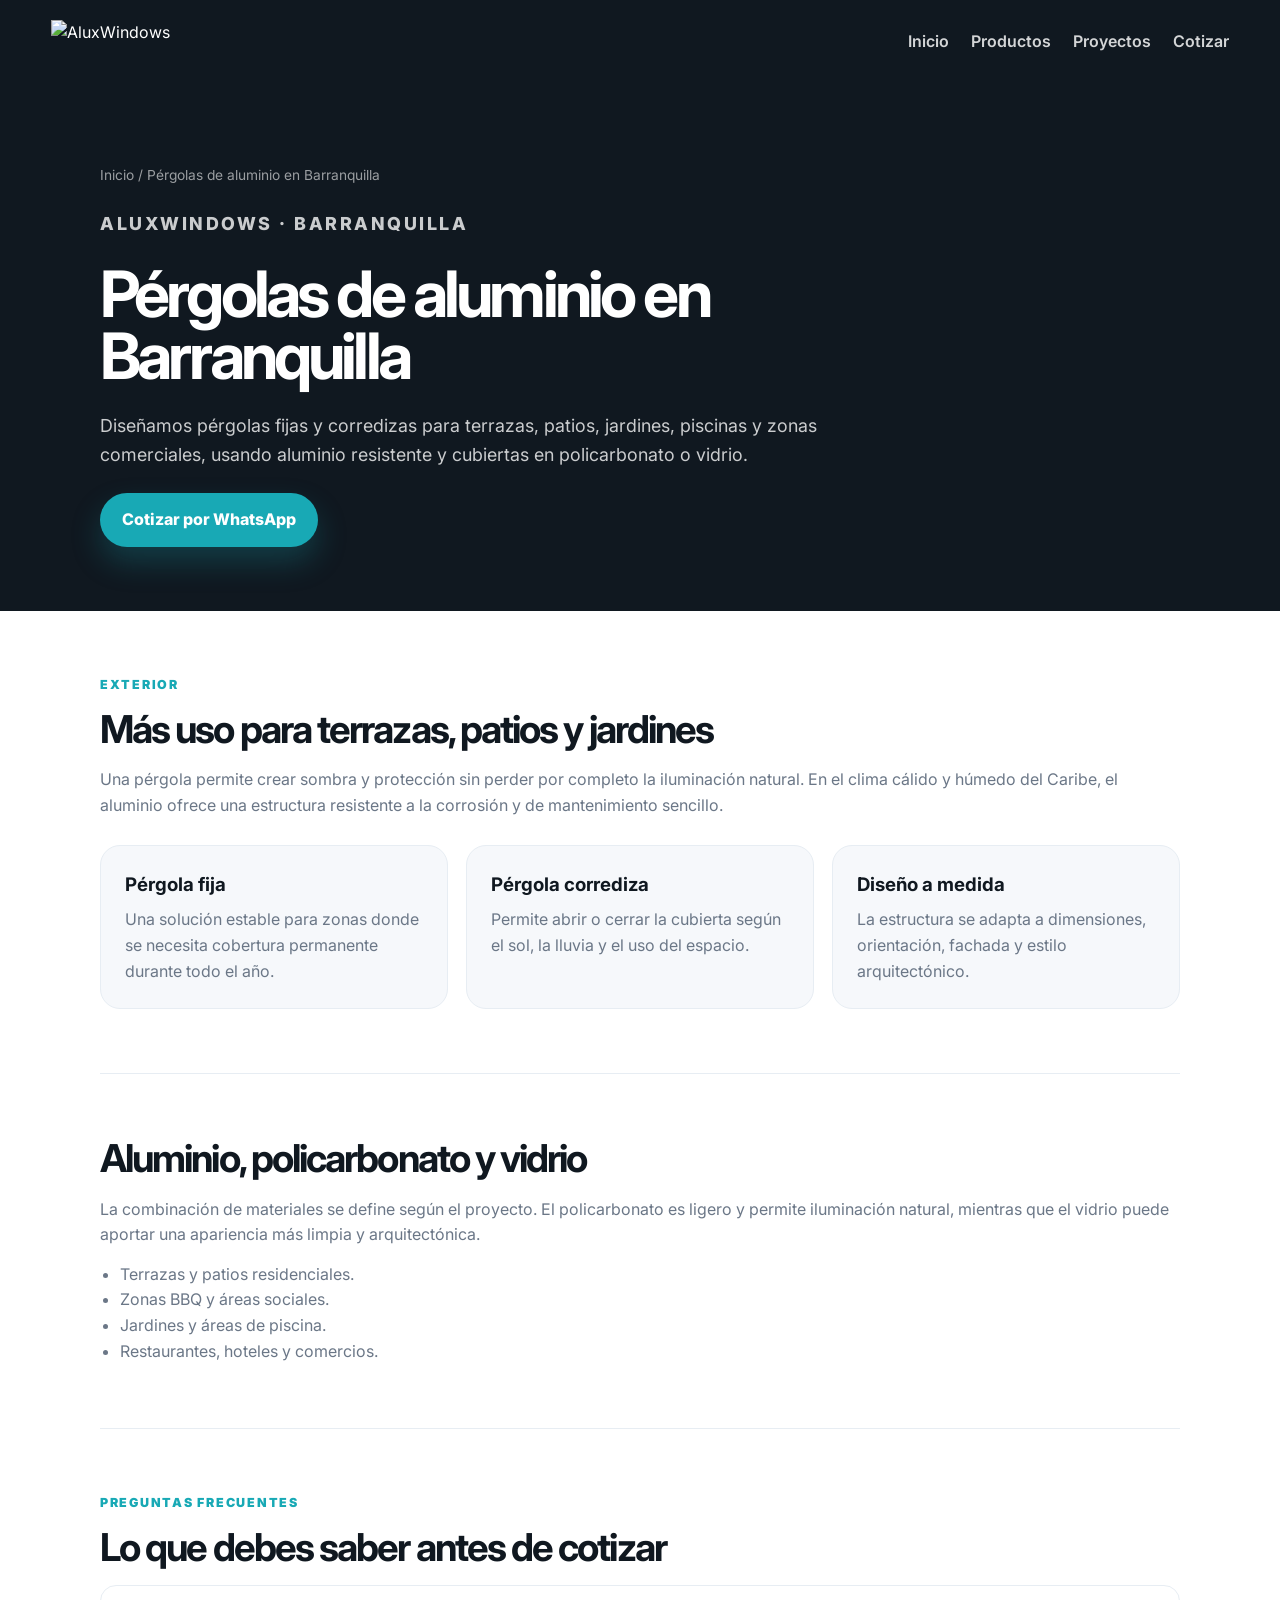
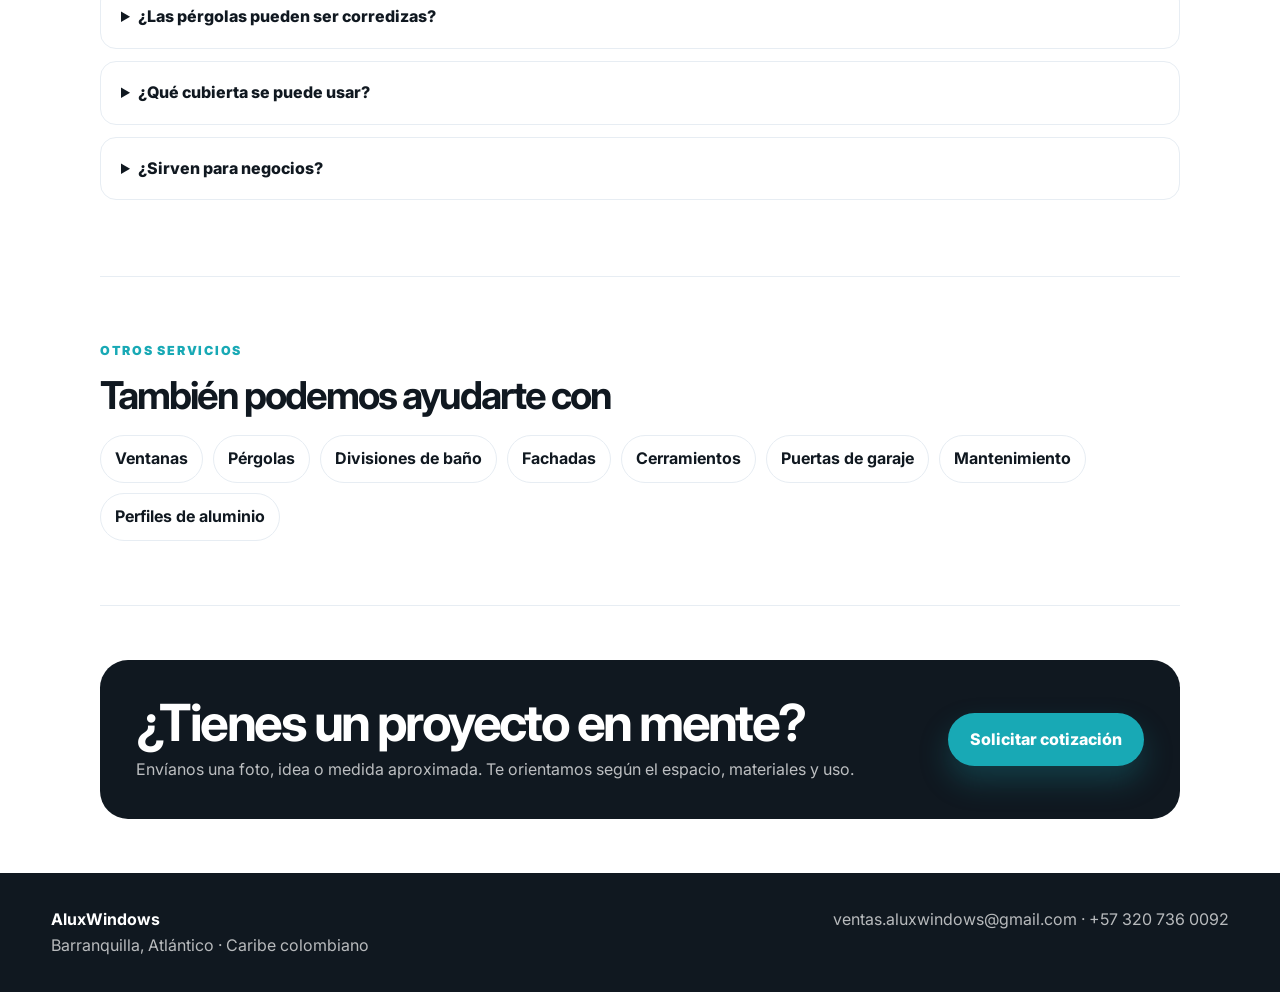
==== pergolas-aluminio-barranquilla.html @ dfb87727 "Crea página SEO: Pérgolas de aluminio en Barranquilla" ====
<!doctype html><html lang="es"><head><meta charset="utf-8"><meta name="viewport" content="width=device-width,initial-scale=1"><title>Pérgolas de aluminio en Barranquilla | AluxWindows</title><meta name="description" content="Pérgolas de aluminio con policarbonato o vidrio en Barranquilla. Diseños fijos y corredizos para terrazas, patios, jardines y negocios."><link rel="canonical" href="https://www.aluxwindows.com/pergolas-aluminio-barranquilla.html"><meta property="og:title" content="Pérgolas de aluminio en Barranquilla | AluxWindows"><meta property="og:description" content="Pérgolas de aluminio con policarbonato o vidrio en Barranquilla. Diseños fijos y corredizos para terrazas, patios, jardines y negocios."><meta property="og:type" content="website"><meta property="og:url" content="https://www.aluxwindows.com/pergolas-aluminio-barranquilla.html"><link rel="preconnect" href="https://fonts.googleapis.com"><link rel="preconnect" href="https://fonts.gstatic.com" crossorigin><link href="https://fonts.googleapis.com/css2?family=Inter:wght@400;500;600;700;800&display=swap" rel="stylesheet"><link rel="stylesheet" href="styles.css"><link rel="stylesheet" href="seo-pages.css"><script type="application/ld+json">{"@context":"https://schema.org","@type":"Service","name":"Pérgolas de aluminio en Barranquilla","provider":{"@type":"HomeAndConstructionBusiness","name":"AluxWindows","telephone":"+57 320 736 0092","email":"ventas.aluxwindows@gmail.com","address":{"@type":"PostalAddress","addressLocality":"Barranquilla","addressRegion":"Atlántico","addressCountry":"CO"}},"areaServed":"Barranquilla y Caribe colombiano","url":"https://www.aluxwindows.com/pergolas-aluminio-barranquilla.html"}</script><script type="application/ld+json">{"@context":"https://schema.org","@type":"FAQPage","mainEntity":[{"@type":"Question","name":"¿Las pérgolas pueden ser corredizas?","acceptedAnswer":{"@type":"Answer","text":"Sí. Podemos evaluar sistemas fijos o corredizos de acuerdo con el espacio y el nivel de apertura que deseas."}},{"@type":"Question","name":"¿Qué cubierta se puede usar?","acceptedAnswer":{"@type":"Answer","text":"Las opciones más comunes incluyen policarbonato y vidrio, elegidos según iluminación, estética y protección requerida."}},{"@type":"Question","name":"¿Sirven para negocios?","acceptedAnswer":{"@type":"Answer","text":"Sí. Son usadas en restaurantes, cafés, hoteles y otros espacios comerciales para aprovechar mejor áreas exteriores."}}]}</script></head><body class="seo-page"><header class="seo-header"><nav class="navbar"><a href="index.html" class="logo"><img src="https://www.aluxwindows.com/web/image/1000-c668fff7/logo%20nuevo.webp" alt="AluxWindows"></a><div class="seo-nav"><a href="index.html">Inicio</a><a href="index.html#productos">Productos</a><a href="index.html#proyectos">Proyectos</a><a href="index.html#contacto">Cotizar</a></div></nav><div class="seo-hero"><div class="breadcrumbs"><a href="index.html">Inicio</a> / Pérgolas de aluminio en Barranquilla</div><p class="eyebrow">AluxWindows · Barranquilla</p><h1>Pérgolas de aluminio en Barranquilla</h1><p>Diseñamos pérgolas fijas y corredizas para terrazas, patios, jardines, piscinas y zonas comerciales, usando aluminio resistente y cubiertas en policarbonato o vidrio.</p><a class="btn primary" href="https://wa.me/573207360092?text=Hola%20AluxWindows,%20quiero%20cotizar%20una%20p%C3%A9rgola" target="_blank" rel="noopener">Cotizar por WhatsApp</a></div></header><main class="seo-main"><section class="seo-section"><div class="section-label">Exterior</div><h2>Más uso para terrazas, patios y jardines</h2><p>Una pérgola permite crear sombra y protección sin perder por completo la iluminación natural. En el clima cálido y húmedo del Caribe, el aluminio ofrece una estructura resistente a la corrosión y de mantenimiento sencillo.</p><div class="seo-grid"><article class="seo-card"><h3>Pérgola fija</h3><p>Una solución estable para zonas donde se necesita cobertura permanente durante todo el año.</p></article><article class="seo-card"><h3>Pérgola corrediza</h3><p>Permite abrir o cerrar la cubierta según el sol, la lluvia y el uso del espacio.</p></article><article class="seo-card"><h3>Diseño a medida</h3><p>La estructura se adapta a dimensiones, orientación, fachada y estilo arquitectónico.</p></article></div></section><section class="seo-section"><h2>Aluminio, policarbonato y vidrio</h2><p>La combinación de materiales se define según el proyecto. El policarbonato es ligero y permite iluminación natural, mientras que el vidrio puede aportar una apariencia más limpia y arquitectónica.</p><ul><li>Terrazas y patios residenciales.</li><li>Zonas BBQ y áreas sociales.</li><li>Jardines y áreas de piscina.</li><li>Restaurantes, hoteles y comercios.</li></ul></section><section class="seo-section faq"><div class="section-label">Preguntas frecuentes</div><h2>Lo que debes saber antes de cotizar</h2><details><summary>¿Las pérgolas pueden ser corredizas?</summary><p>Sí. Podemos evaluar sistemas fijos o corredizos de acuerdo con el espacio y el nivel de apertura que deseas.</p></details><details><summary>¿Qué cubierta se puede usar?</summary><p>Las opciones más comunes incluyen policarbonato y vidrio, elegidos según iluminación, estética y protección requerida.</p></details><details><summary>¿Sirven para negocios?</summary><p>Sí. Son usadas en restaurantes, cafés, hoteles y otros espacios comerciales para aprovechar mejor áreas exteriores.</p></details></section><section class="seo-section"><div class="section-label">Otros servicios</div><h2>También podemos ayudarte con</h2><div class="related"><a href="ventanas-aluminio-barranquilla.html">Ventanas</a><a href="pergolas-aluminio-barranquilla.html">Pérgolas</a><a href="divisiones-bano-vidrio-templado-barranquilla.html">Divisiones de baño</a><a href="fachadas-vidrio-barranquilla.html">Fachadas</a><a href="cerramientos-aluminio-vidrio-barranquilla.html">Cerramientos</a><a href="puertas-garaje-barranquilla.html">Puertas de garaje</a><a href="mantenimiento-aluminio-vidrio-barranquilla.html">Mantenimiento</a><a href="perfiles-aluminio-barranquilla.html">Perfiles de aluminio</a></div></section><section class="seo-cta"><div><h2>¿Tienes un proyecto en mente?</h2><p>Envíanos una foto, idea o medida aproximada. Te orientamos según el espacio, materiales y uso.</p></div><a class="btn primary" href="https://wa.me/573207360092?text=Hola%20AluxWindows,%20quiero%20cotizar%20una%20p%C3%A9rgola" target="_blank" rel="noopener">Solicitar cotización</a></section></main><footer class="seo-footer"><div><strong>AluxWindows</strong><p>Barranquilla, Atlántico · Caribe colombiano</p></div><div><p>ventas.aluxwindows@gmail.com · +57 320 736 0092</p></div></footer></body></html>
---- styles.css ----
:root{
  --dark:#101820;--dark-2:#162331;--text:#243142;--muted:#6b7787;--line:#e7edf3;--light:#f6f8fb;--white:#fff;--accent:#18a9b5;--accent-2:#d7a447;--shadow:0 24px 60px rgba(16,24,32,.12);--radius:24px
}
*{box-sizing:border-box;margin:0;padding:0} html{scroll-behavior:smooth} body{font-family:Inter,system-ui,sans-serif;color:var(--text);background:var(--white);line-height:1.6} a{text-decoration:none;color:inherit}
.site-header{min-height:100vh;background:linear-gradient(120deg,rgba(16,24,32,.94),rgba(22,35,49,.78)),url('https://images.unsplash.com/photo-1494526585095-c41746248156?q=80&w=1600&auto=format&fit=crop');background-size:cover;background-position:center;color:var(--white)}
.navbar{width:min(1180px,92%);margin:auto;display:flex;align-items:center;justify-content:space-between;padding:26px 0;position:relative;z-index:5}.logo{display:flex;align-items:center}.logo img{height:44px;width:auto;display:block}.logo span{color:var(--accent)}.nav-links{display:flex;gap:28px;align-items:center}.nav-links a{font-weight:600;color:rgba(255,255,255,.86)}.nav-links a:hover{color:var(--accent)}.menu-btn{display:none;border:0;background:rgba(255,255,255,.1);color:white;border-radius:12px;padding:10px 13px;font-size:1.3rem}
.hero{width:min(1180px,92%);margin:auto;display:grid;grid-template-columns:1.1fr .9fr;gap:40px;align-items:center;padding:92px 0 120px}.eyebrow{color:var(--accent-2);font-weight:800;text-transform:uppercase;letter-spacing:.14em;font-size:.78rem;margin-bottom:16px}h1{font-size:clamp(2.7rem,6vw,5.6rem);line-height:.98;letter-spacing:-.06em;max-width:850px}.hero-text{max-width:680px;font-size:1.15rem;color:rgba(255,255,255,.8);margin:26px 0}.hero-actions{display:flex;gap:14px;flex-wrap:wrap}.hero-points{display:flex;gap:10px;flex-wrap:wrap;margin-top:24px}.hero-points span{font-size:.86rem;padding:8px 12px;border:1px solid rgba(255,255,255,.18);border-radius:999px;color:rgba(255,255,255,.8)}
.btn{display:inline-flex;justify-content:center;align-items:center;border:0;border-radius:999px;padding:14px 22px;font-weight:800;transition:.25s;cursor:pointer}.primary{background:var(--accent);color:white;box-shadow:0 15px 30px rgba(24,169,181,.25)}.primary:hover{transform:translateY(-2px);filter:brightness(1.05)}.secondary{border:1px solid rgba(255,255,255,.3);color:white}.secondary:hover{background:rgba(255,255,255,.1)}
.hero-card{display:flex;justify-content:flex-end}.glass-panel{width:min(360px,100%);min-height:430px;border-radius:36px;border:1px solid rgba(255,255,255,.25);background:linear-gradient(180deg,rgba(255,255,255,.2),rgba(255,255,255,.06));backdrop-filter:blur(12px);display:flex;flex-direction:column;justify-content:end;padding:32px;box-shadow:var(--shadow)}.glass-panel span{font-size:5rem;font-weight:900;color:var(--accent)}.glass-panel p{font-size:1.2rem;color:rgba(255,255,255,.88)}
.section{width:min(1180px,92%);margin:auto;padding:92px 0}.trust{margin-top:-58px;background:white;border-radius:var(--radius);box-shadow:var(--shadow);padding:30px 34px;display:flex;justify-content:space-between;gap:22px;align-items:center}.trust p{color:var(--muted);margin-top:4px}.text-link{color:var(--accent);font-weight:800;white-space:nowrap}.section-label{color:var(--accent);font-weight:900;text-transform:uppercase;letter-spacing:.14em;font-size:.78rem;margin-bottom:14px}.two-columns,.section-heading,.contact{display:grid;grid-template-columns:1fr 1fr;gap:64px;align-items:start}h2{font-size:clamp(2rem,4vw,3.6rem);line-height:1.05;letter-spacing:-.05em;color:var(--dark)}.about p,.section-heading p,.contact-info p{color:var(--muted);margin-bottom:16px}
.products,.process,.pergolas-section,.materials,.about{border-top:1px solid var(--line)}.product-grid{display:grid;grid-template-columns:repeat(3,1fr);gap:22px;margin-top:42px}.product-card{padding:30px;border:1px solid var(--line);border-radius:var(--radius);background:white;transition:.25s}.product-card:hover{transform:translateY(-5px);box-shadow:var(--shadow)}.icon{width:54px;height:54px;border-radius:16px;background:var(--light);display:grid;place-items:center;color:var(--accent);font-size:1.6rem;margin-bottom:22px}.product-card h3,.steps h3,.pergolas-card h3,.material-card h3{color:var(--dark);margin-bottom:10px}.product-card p,.steps p,.pergolas-card p,.material-card p{color:var(--muted)}
.materials-grid{display:grid;grid-template-columns:repeat(4,1fr);gap:18px;margin-top:38px}.material-card{padding:26px;border-radius:var(--radius);background:var(--light);border:1px solid var(--line)}.material-card>span{display:inline-block;color:var(--accent-2);font-weight:900;margin-bottom:18px}.spec-strip{margin-top:24px;background:var(--dark);color:white;border-radius:20px;padding:20px 24px;display:flex;gap:14px;align-items:center;flex-wrap:wrap}.spec-strip strong{margin-right:auto}.spec-strip span{background:rgba(255,255,255,.08);padding:7px 11px;border-radius:999px;color:rgba(255,255,255,.82)}
.pergolas-intro{display:grid;grid-template-columns:1.2fr .8fr;gap:30px;align-items:center;margin-bottom:32px}.pergolas-intro h2{margin-bottom:14px}.pergolas-intro p{color:var(--muted);margin-bottom:20px}.pergolas-highlight{background:var(--dark);color:white;border-radius:var(--radius);padding:28px;box-shadow:var(--shadow)}.pergolas-highlight span{display:block;font-size:2rem;color:var(--accent-2);margin-bottom:10px}.pergolas-grid{display:grid;grid-template-columns:repeat(2,1fr);gap:22px}.pergolas-card{padding:28px;border:1px solid var(--line);border-radius:var(--radius);background:linear-gradient(145deg,var(--white),var(--light))}
.process{background:var(--light);width:100%;max-width:none;padding-left:4%;padding-right:4%}.process>.section-label,.process>h2,.steps{width:min(1180px,100%);margin-left:auto;margin-right:auto}.steps{display:grid;grid-template-columns:repeat(4,1fr);gap:18px;margin-top:36px}.steps div{background:white;border-radius:var(--radius);padding:26px;border:1px solid var(--line)}.steps span{color:var(--accent-2);font-weight:900;font-size:1.4rem}
.project-gallery{display:grid;grid-template-columns:repeat(3,1fr);gap:22px;margin-top:36px}.project-card{min-height:270px;border-radius:var(--radius);background:linear-gradient(180deg,rgba(16,24,32,.06),rgba(16,24,32,.78)),url('https://images.unsplash.com/photo-1600607688969-a5bfcd646154?q=80&w=900&auto=format&fit=crop');background-size:cover;background-position:center;display:flex;align-items:end;padding:24px;color:white;font-size:1.25rem;font-weight:900}.project-card:nth-child(2){background-image:linear-gradient(180deg,rgba(16,24,32,.06),rgba(16,24,32,.78)),url('https://images.unsplash.com/photo-1600566753190-17f0baa2a6c3?q=80&w=900&auto=format&fit=crop')}.project-card:nth-child(3){background-image:linear-gradient(180deg,rgba(16,24,32,.06),rgba(16,24,32,.78)),url('https://images.unsplash.com/photo-1486406146926-c627a92ad1ab?q=80&w=900&auto=format&fit=crop')}.project-proof{display:grid;grid-template-columns:repeat(3,1fr);gap:16px;margin-top:22px}.project-proof div{border:1px solid var(--line);border-radius:18px;padding:18px}.project-proof strong{display:block;font-size:1.4rem;color:var(--dark)}.project-proof span{color:var(--muted);font-size:.92rem}
.values{display:flex;gap:9px;flex-wrap:wrap;margin-top:20px}.values span{background:var(--light);border:1px solid var(--line);border-radius:999px;padding:7px 11px;font-size:.86rem}
.cta{width:min(1180px,92%);margin:40px auto 0;background:var(--dark);color:white;border-radius:36px;padding:52px;display:flex;justify-content:space-between;gap:28px;align-items:center}.cta h2{color:white}.cta p:not(.eyebrow){color:rgba(255,255,255,.7);max-width:620px}.contact ul{list-style:none;margin-top:22px}.contact li{margin-bottom:10px}.contact-form{background:var(--light);padding:30px;border-radius:var(--radius);display:grid;gap:14px}.contact-form label{display:grid;gap:7px;font-weight:700;color:var(--dark)}input,select,textarea{width:100%;border:1px solid var(--line);border-radius:14px;padding:14px 15px;font:inherit;background:white;color:var(--text)}textarea{resize:vertical}
.footer{background:var(--dark);color:white;padding:46px 4%;display:grid;grid-template-columns:2fr 1fr 1fr;gap:28px}.footer p,.footer a{color:rgba(255,255,255,.7);display:block;margin-top:8px}.footer h4{margin-bottom:10px}.footer-brand{font-weight:900;font-size:1.25rem;color:white!important}.whatsapp{position:fixed;right:18px;bottom:18px;background:#25d366;color:white;font-weight:900;padding:14px 18px;border-radius:999px;box-shadow:0 16px 35px rgba(0,0,0,.2);z-index:20}
@media(max-width:900px){.menu-btn{display:block}.nav-links{position:absolute;top:76px;left:0;right:0;background:var(--dark);border-radius:18px;padding:18px;display:none;flex-direction:column;align-items:flex-start}.nav-links.active{display:flex}.hero,.two-columns,.section-heading,.contact,.pergolas-intro{grid-template-columns:1fr}.hero{padding:55px 0 100px}.hero-card{justify-content:flex-start}.trust,.cta{flex-direction:column;align-items:flex-start}.product-grid,.steps,.project-gallery,.footer,.pergolas-grid,.materials-grid,.project-proof{grid-template-columns:1fr}.section{padding:64px 0}.cta{padding:34px}h1{font-size:3rem}}
---- seo-pages.css ----
body.seo-page{background:#fff}.seo-header{background:var(--dark);color:#fff}.seo-header .navbar{padding:20px 0}.seo-nav{display:flex;gap:22px;align-items:center}.seo-nav a{color:rgba(255,255,255,.82);font-weight:600}.seo-nav a:hover{color:var(--accent)}.seo-hero{width:min(1080px,92%);margin:auto;padding:80px 0 64px}.breadcrumbs{font-size:.86rem;color:rgba(255,255,255,.58);margin-bottom:18px}.seo-hero h1{max-width:900px;font-size:clamp(2.5rem,5vw,4.8rem)}.seo-hero p{max-width:760px;color:rgba(255,255,255,.78);font-size:1.12rem;margin:24px 0}.seo-main{width:min(1080px,92%);margin:auto}.seo-section{padding:64px 0;border-bottom:1px solid var(--line)}.seo-section h2{font-size:clamp(1.8rem,3vw,3rem);margin-bottom:18px}.seo-section h3{color:var(--dark);margin:22px 0 8px}.seo-section p,.seo-section li{color:var(--muted)}.seo-section ul{padding-left:20px;margin-top:14px}.seo-grid{display:grid;grid-template-columns:repeat(3,1fr);gap:18px;margin-top:26px}.seo-card{border:1px solid var(--line);border-radius:20px;padding:24px;background:var(--light)}.seo-card h3{margin-top:0}.faq details{border:1px solid var(--line);border-radius:16px;padding:18px 20px;margin:12px 0}.faq summary{font-weight:800;color:var(--dark);cursor:pointer}.faq p{margin-top:10px}.related{display:flex;flex-wrap:wrap;gap:10px;margin-top:20px}.related a{padding:10px 14px;border-radius:999px;border:1px solid var(--line);font-weight:700;color:var(--dark)}.related a:hover{border-color:var(--accent);color:var(--accent)}.seo-cta{margin:54px 0;background:var(--dark);color:#fff;border-radius:28px;padding:36px;display:flex;justify-content:space-between;gap:20px;align-items:center}.seo-cta h2{color:#fff;margin-bottom:8px}.seo-cta p{color:rgba(255,255,255,.72)}.seo-footer{background:var(--dark);color:white;padding:34px 4%;display:flex;justify-content:space-between;gap:20px;flex-wrap:wrap}.seo-footer a,.seo-footer p{color:rgba(255,255,255,.7)}@media(max-width:850px){.seo-nav{display:none}.seo-grid{grid-template-columns:1fr}.seo-cta{flex-direction:column;align-items:flex-start}}
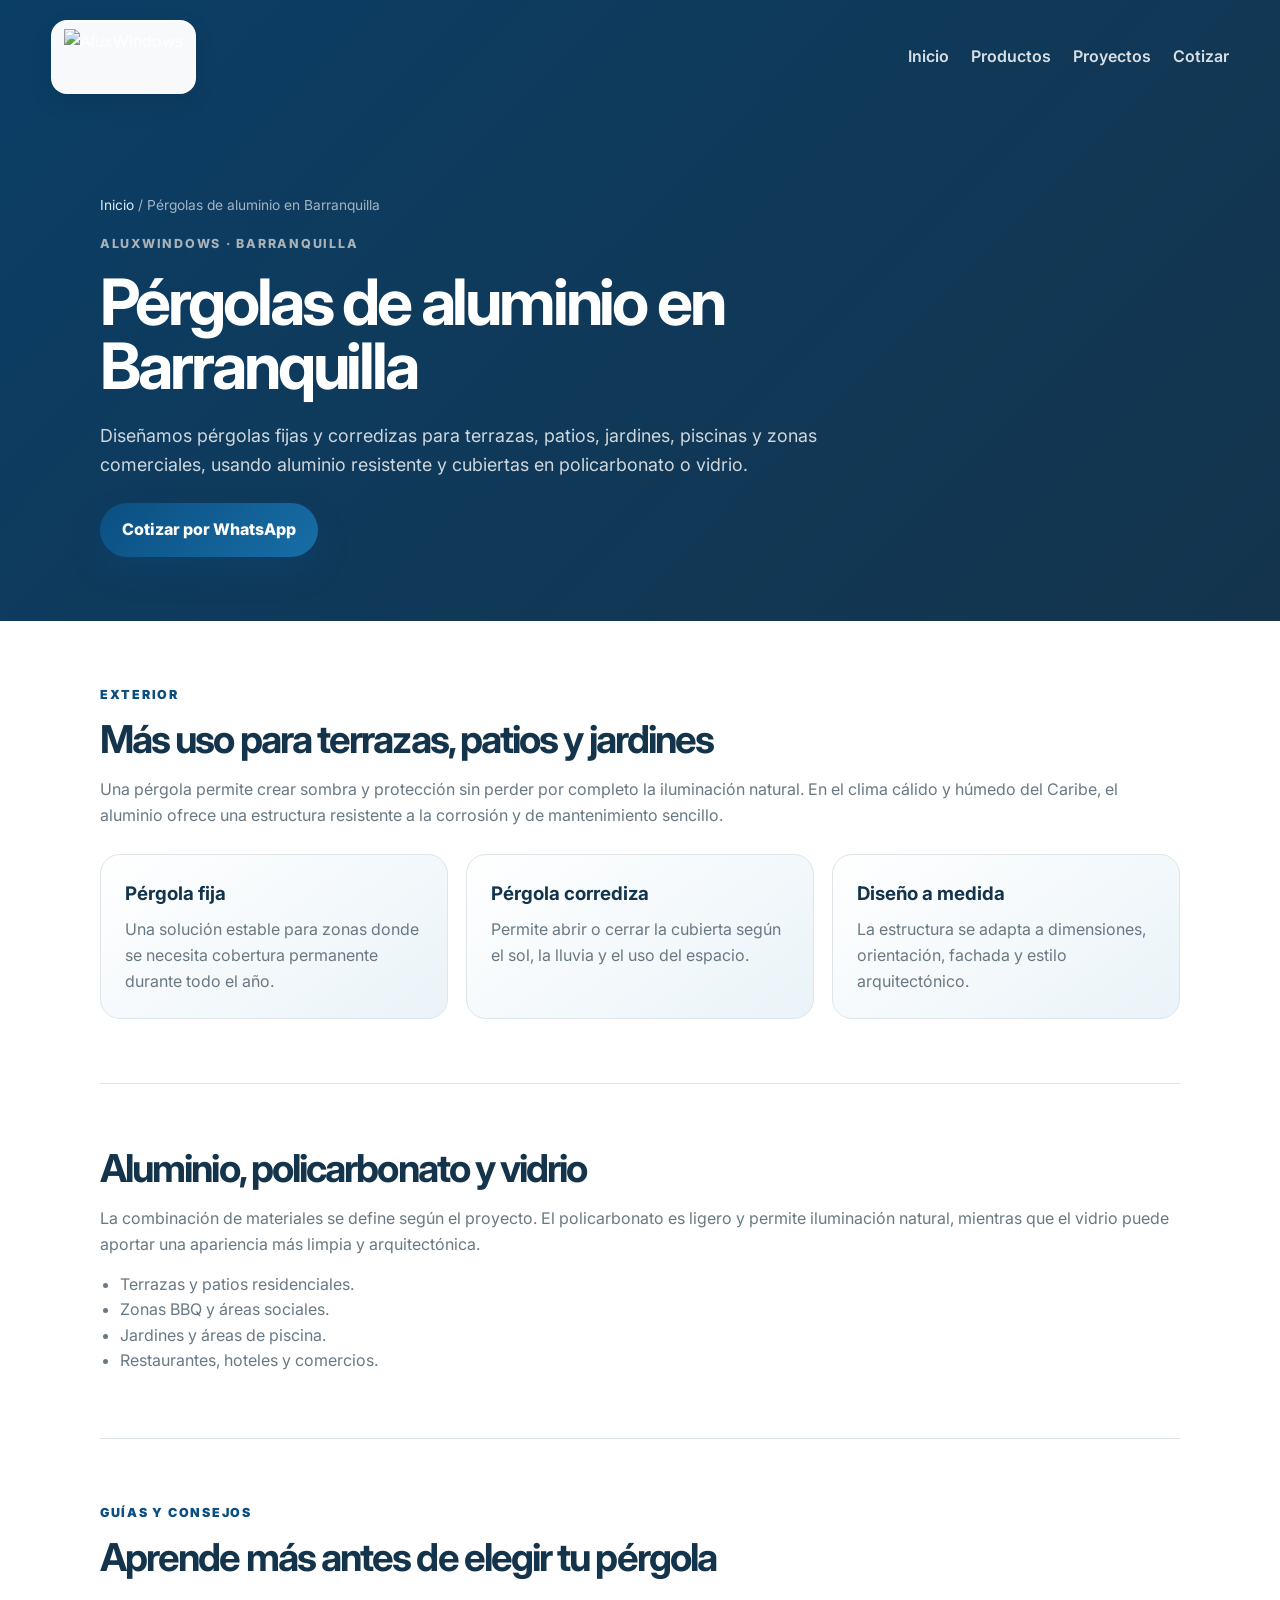
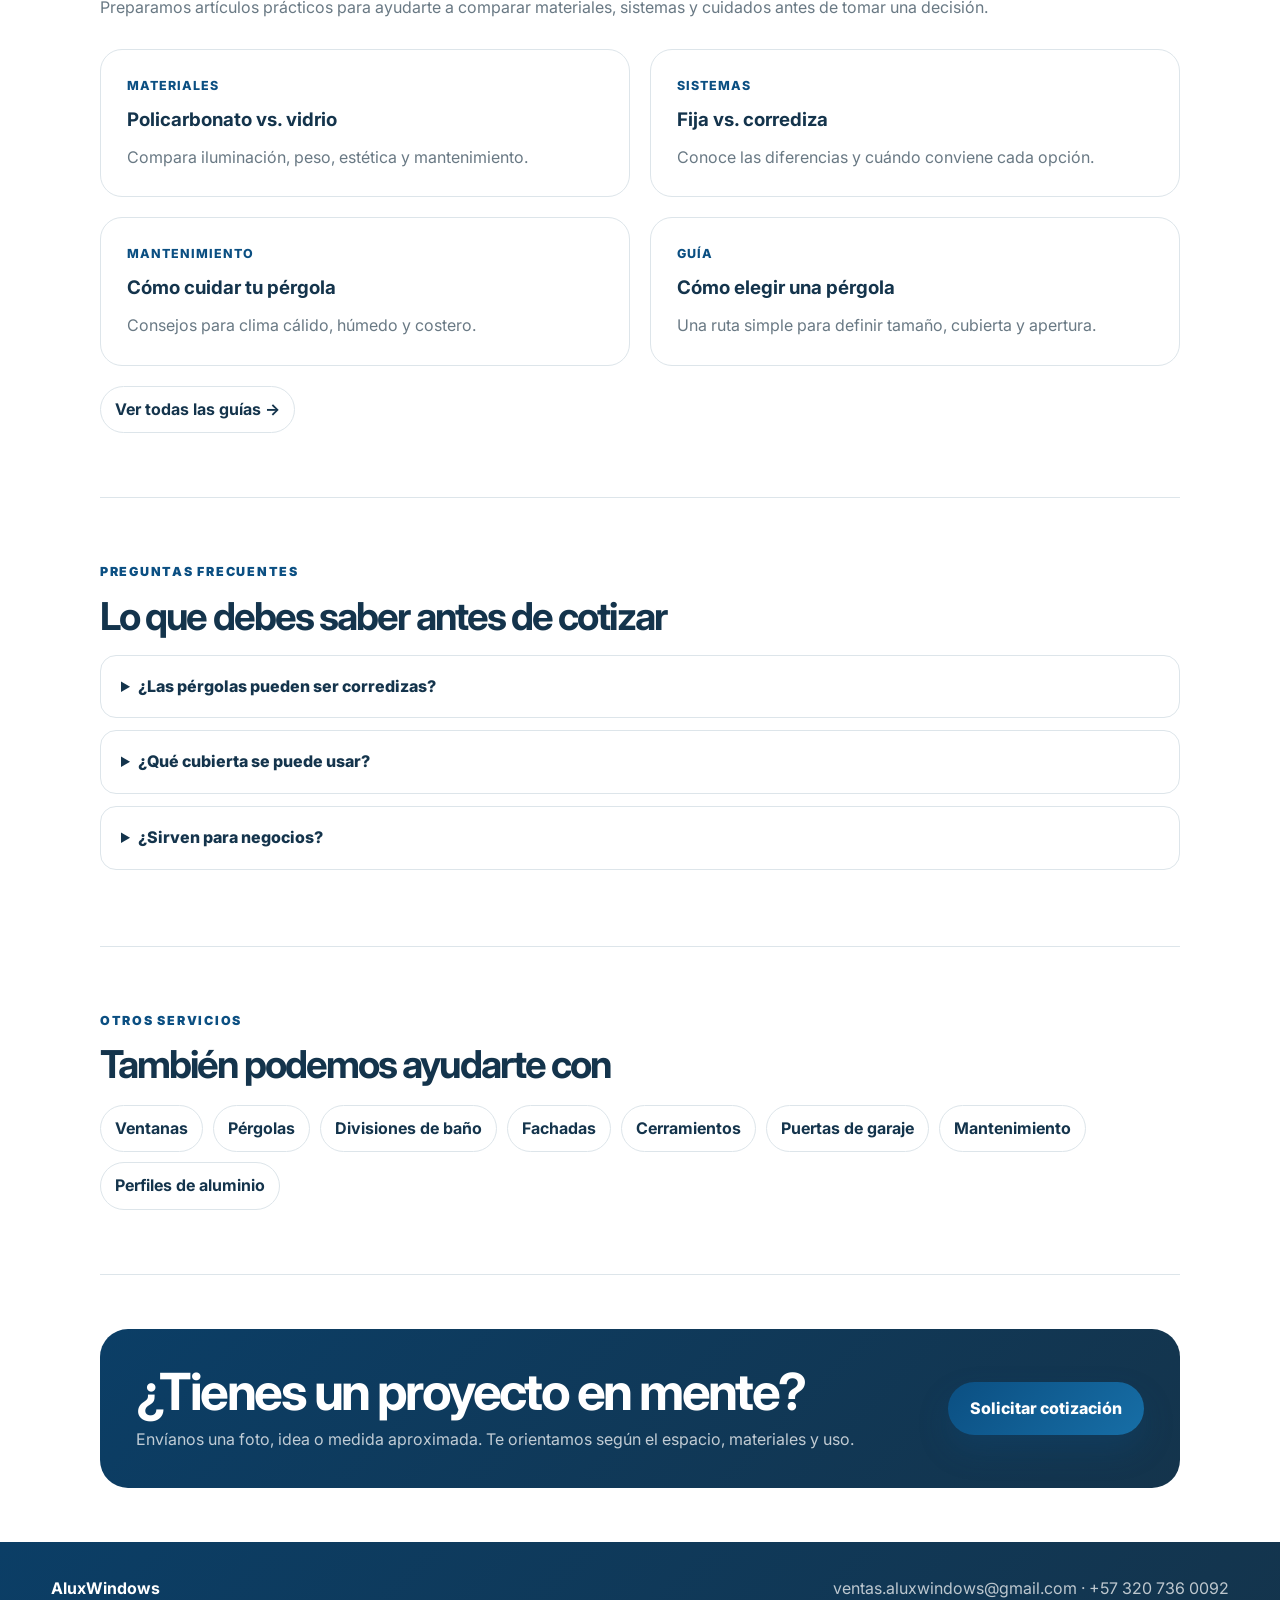
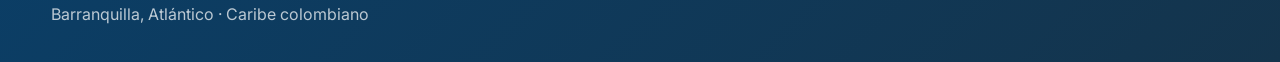
==== commit 44ae66f6: "Conecta página de pérgolas con artículos SEO" ====
--- a/pergolas-aluminio-barranquilla.html
+++ b/pergolas-aluminio-barranquilla.html
@@ -1 +1 @@
-<!doctype html><html lang="es"><head><meta charset="utf-8"><meta name="viewport" content="width=device-width,initial-scale=1"><title>Pérgolas de aluminio en Barranquilla | AluxWindows</title><meta name="description" content="Pérgolas de aluminio con policarbonato o vidrio en Barranquilla. Diseños fijos y corredizos para terrazas, patios, jardines y negocios."><link rel="canonical" href="https://www.aluxwindows.com/pergolas-aluminio-barranquilla.html"><meta property="og:title" content="Pérgolas de aluminio en Barranquilla | AluxWindows"><meta property="og:description" content="Pérgolas de aluminio con policarbonato o vidrio en Barranquilla. Diseños fijos y corredizos para terrazas, patios, jardines y negocios."><meta property="og:type" content="website"><meta property="og:url" content="https://www.aluxwindows.com/pergolas-aluminio-barranquilla.html"><link rel="preconnect" href="https://fonts.googleapis.com"><link rel="preconnect" href="https://fonts.gstatic.com" crossorigin><link href="https://fonts.googleapis.com/css2?family=Inter:wght@400;500;600;700;800&display=swap" rel="stylesheet"><link rel="stylesheet" href="styles.css"><link rel="stylesheet" href="seo-pages.css"><script type="application/ld+json">{"@context":"https://schema.org","@type":"Service","name":"Pérgolas de aluminio en Barranquilla","provider":{"@type":"HomeAndConstructionBusiness","name":"AluxWindows","telephone":"+57 320 736 0092","email":"ventas.aluxwindows@gmail.com","address":{"@type":"PostalAddress","addressLocality":"Barranquilla","addressRegion":"Atlántico","addressCountry":"CO"}},"areaServed":"Barranquilla y Caribe colombiano","url":"https://www.aluxwindows.com/pergolas-aluminio-barranquilla.html"}</script><script type="application/ld+json">{"@context":"https://schema.org","@type":"FAQPage","mainEntity":[{"@type":"Question","name":"¿Las pérgolas pueden ser corredizas?","acceptedAnswer":{"@type":"Answer","text":"Sí. Podemos evaluar sistemas fijos o corredizos de acuerdo con el espacio y el nivel de apertura que deseas."}},{"@type":"Question","name":"¿Qué cubierta se puede usar?","acceptedAnswer":{"@type":"Answer","text":"Las opciones más comunes incluyen policarbonato y vidrio, elegidos según iluminación, estética y protección requerida."}},{"@type":"Question","name":"¿Sirven para negocios?","acceptedAnswer":{"@type":"Answer","text":"Sí. Son usadas en restaurantes, cafés, hoteles y otros espacios comerciales para aprovechar mejor áreas exteriores."}}]}</script></head><body class="seo-page"><header class="seo-header"><nav class="navbar"><a href="index.html" class="logo"><img src="https://www.aluxwindows.com/web/image/1000-c668fff7/logo%20nuevo.webp" alt="AluxWindows"></a><div class="seo-nav"><a href="index.html">Inicio</a><a href="index.html#productos">Productos</a><a href="index.html#proyectos">Proyectos</a><a href="index.html#contacto">Cotizar</a></div></nav><div class="seo-hero"><div class="breadcrumbs"><a href="index.html">Inicio</a> / Pérgolas de aluminio en Barranquilla</div><p class="eyebrow">AluxWindows · Barranquilla</p><h1>Pérgolas de aluminio en Barranquilla</h1><p>Diseñamos pérgolas fijas y corredizas para terrazas, patios, jardines, piscinas y zonas comerciales, usando aluminio resistente y cubiertas en policarbonato o vidrio.</p><a class="btn primary" href="https://wa.me/573207360092?text=Hola%20AluxWindows,%20quiero%20cotizar%20una%20p%C3%A9rgola" target="_blank" rel="noopener">Cotizar por WhatsApp</a></div></header><main class="seo-main"><section class="seo-section"><div class="section-label">Exterior</div><h2>Más uso para terrazas, patios y jardines</h2><p>Una pérgola permite crear sombra y protección sin perder por completo la iluminación natural. En el clima cálido y húmedo del Caribe, el aluminio ofrece una estructura resistente a la corrosión y de mantenimiento sencillo.</p><div class="seo-grid"><article class="seo-card"><h3>Pérgola fija</h3><p>Una solución estable para zonas donde se necesita cobertura permanente durante todo el año.</p></article><article class="seo-card"><h3>Pérgola corrediza</h3><p>Permite abrir o cerrar la cubierta según el sol, la lluvia y el uso del espacio.</p></article><article class="seo-card"><h3>Diseño a medida</h3><p>La estructura se adapta a dimensiones, orientación, fachada y estilo arquitectónico.</p></article></div></section><section class="seo-section"><h2>Aluminio, policarbonato y vidrio</h2><p>La combinación de materiales se define según el proyecto. El policarbonato es ligero y permite iluminación natural, mientras que el vidrio puede aportar una apariencia más limpia y arquitectónica.</p><ul><li>Terrazas y patios residenciales.</li><li>Zonas BBQ y áreas sociales.</li><li>Jardines y áreas de piscina.</li><li>Restaurantes, hoteles y comercios.</li></ul></section><section class="seo-section faq"><div class="section-label">Preguntas frecuentes</div><h2>Lo que debes saber antes de cotizar</h2><details><summary>¿Las pérgolas pueden ser corredizas?</summary><p>Sí. Podemos evaluar sistemas fijos o corredizos de acuerdo con el espacio y el nivel de apertura que deseas.</p></details><details><summary>¿Qué cubierta se puede usar?</summary><p>Las opciones más comunes incluyen policarbonato y vidrio, elegidos según iluminación, estética y protección requerida.</p></details><details><summary>¿Sirven para negocios?</summary><p>Sí. Son usadas en restaurantes, cafés, hoteles y otros espacios comerciales para aprovechar mejor áreas exteriores.</p></details></section><section class="seo-section"><div class="section-label">Otros servicios</div><h2>También podemos ayudarte con</h2><div class="related"><a href="ventanas-aluminio-barranquilla.html">Ventanas</a><a href="pergolas-aluminio-barranquilla.html">Pérgolas</a><a href="divisiones-bano-vidrio-templado-barranquilla.html">Divisiones de baño</a><a href="fachadas-vidrio-barranquilla.html">Fachadas</a><a href="cerramientos-aluminio-vidrio-barranquilla.html">Cerramientos</a><a href="puertas-garaje-barranquilla.html">Puertas de garaje</a><a href="mantenimiento-aluminio-vidrio-barranquilla.html">Mantenimiento</a><a href="perfiles-aluminio-barranquilla.html">Perfiles de aluminio</a></div></section><section class="seo-cta"><div><h2>¿Tienes un proyecto en mente?</h2><p>Envíanos una foto, idea o medida aproximada. Te orientamos según el espacio, materiales y uso.</p></div><a class="btn primary" href="https://wa.me/573207360092?text=Hola%20AluxWindows,%20quiero%20cotizar%20una%20p%C3%A9rgola" target="_blank" rel="noopener">Solicitar cotización</a></section></main><footer class="seo-footer"><div><strong>AluxWindows</strong><p>Barranquilla, Atlántico · Caribe colombiano</p></div><div><p>ventas.aluxwindows@gmail.com · +57 320 736 0092</p></div></footer></body></html>+<!doctype html><html lang="es"><head><meta charset="utf-8"><meta name="viewport" content="width=device-width,initial-scale=1"><title>Pérgolas de aluminio en Barranquilla | AluxWindows</title><meta name="description" content="Pérgolas de aluminio con policarbonato o vidrio en Barranquilla. Diseños fijos y corredizos para terrazas, patios, jardines y negocios."><link rel="canonical" href="https://www.aluxwindows.com/pergolas-aluminio-barranquilla.html"><meta property="og:title" content="Pérgolas de aluminio en Barranquilla | AluxWindows"><meta property="og:description" content="Pérgolas de aluminio con policarbonato o vidrio en Barranquilla. Diseños fijos y corredizos para terrazas, patios, jardines y negocios."><meta property="og:type" content="website"><meta property="og:url" content="https://www.aluxwindows.com/pergolas-aluminio-barranquilla.html"><link rel="preconnect" href="https://fonts.googleapis.com"><link rel="preconnect" href="https://fonts.gstatic.com" crossorigin><link href="https://fonts.googleapis.com/css2?family=Inter:wght@400;500;600;700;800&display=swap" rel="stylesheet"><link rel="stylesheet" href="styles.css"><link rel="stylesheet" href="seo-pages.css"><script type="application/ld+json">{"@context":"https://schema.org","@type":"Service","name":"Pérgolas de aluminio en Barranquilla","provider":{"@type":"HomeAndConstructionBusiness","name":"AluxWindows","telephone":"+57 320 736 0092","email":"ventas.aluxwindows@gmail.com","address":{"@type":"PostalAddress","addressLocality":"Barranquilla","addressRegion":"Atlántico","addressCountry":"CO"}},"areaServed":"Barranquilla y Caribe colombiano","url":"https://www.aluxwindows.com/pergolas-aluminio-barranquilla.html"}</script><script type="application/ld+json">{"@context":"https://schema.org","@type":"FAQPage","mainEntity":[{"@type":"Question","name":"¿Las pérgolas pueden ser corredizas?","acceptedAnswer":{"@type":"Answer","text":"Sí. Podemos evaluar sistemas fijos o corredizos de acuerdo con el espacio y el nivel de apertura que deseas."}},{"@type":"Question","name":"¿Qué cubierta se puede usar?","acceptedAnswer":{"@type":"Answer","text":"Las opciones más comunes incluyen policarbonato y vidrio, elegidos según iluminación, estética y protección requerida."}},{"@type":"Question","name":"¿Sirven para negocios?","acceptedAnswer":{"@type":"Answer","text":"Sí. Son usadas en restaurantes, cafés, hoteles y otros espacios comerciales para aprovechar mejor áreas exteriores."}}]}</script></head><body class="seo-page"><header class="seo-header"><nav class="navbar"><a href="index.html" class="logo"><img src="https://www.aluxwindows.com/web/image/1000-c668fff7/logo%20nuevo.webp" alt="AluxWindows"></a><div class="seo-nav"><a href="index.html">Inicio</a><a href="index.html#productos">Productos</a><a href="index.html#proyectos">Proyectos</a><a href="index.html#contacto">Cotizar</a></div></nav><div class="seo-hero"><div class="breadcrumbs"><a href="index.html">Inicio</a> / Pérgolas de aluminio en Barranquilla</div><p class="eyebrow">AluxWindows · Barranquilla</p><h1>Pérgolas de aluminio en Barranquilla</h1><p>Diseñamos pérgolas fijas y corredizas para terrazas, patios, jardines, piscinas y zonas comerciales, usando aluminio resistente y cubiertas en policarbonato o vidrio.</p><a class="btn primary" href="https://wa.me/573207360092?text=Hola%20AluxWindows,%20quiero%20cotizar%20una%20p%C3%A9rgola" target="_blank" rel="noopener">Cotizar por WhatsApp</a></div></header><main class="seo-main"><section class="seo-section"><div class="section-label">Exterior</div><h2>Más uso para terrazas, patios y jardines</h2><p>Una pérgola permite crear sombra y protección sin perder por completo la iluminación natural. En el clima cálido y húmedo del Caribe, el aluminio ofrece una estructura resistente a la corrosión y de mantenimiento sencillo.</p><div class="seo-grid"><article class="seo-card"><h3>Pérgola fija</h3><p>Una solución estable para zonas donde se necesita cobertura permanente durante todo el año.</p></article><article class="seo-card"><h3>Pérgola corrediza</h3><p>Permite abrir o cerrar la cubierta según el sol, la lluvia y el uso del espacio.</p></article><article class="seo-card"><h3>Diseño a medida</h3><p>La estructura se adapta a dimensiones, orientación, fachada y estilo arquitectónico.</p></article></div></section><section class="seo-section"><h2>Aluminio, policarbonato y vidrio</h2><p>La combinación de materiales se define según el proyecto. El policarbonato es ligero y permite iluminación natural, mientras que el vidrio puede aportar una apariencia más limpia y arquitectónica.</p><ul><li>Terrazas y patios residenciales.</li><li>Zonas BBQ y áreas sociales.</li><li>Jardines y áreas de piscina.</li><li>Restaurantes, hoteles y comercios.</li></ul></section><section class="seo-section"><div class="section-label">Guías y consejos</div><h2>Aprende más antes de elegir tu pérgola</h2><p>Preparamos artículos prácticos para ayudarte a comparar materiales, sistemas y cuidados antes de tomar una decisión.</p><div class="article-index"><a class="article-card" href="pergola-policarbonato-vs-vidrio.html"><div class="kicker">Materiales</div><h3>Policarbonato vs. vidrio</h3><p>Compara iluminación, peso, estética y mantenimiento.</p></a><a class="article-card" href="pergola-fija-vs-corrediza.html"><div class="kicker">Sistemas</div><h3>Fija vs. corrediza</h3><p>Conoce las diferencias y cuándo conviene cada opción.</p></a><a class="article-card" href="mantenimiento-pergolas-aluminio-caribe.html"><div class="kicker">Mantenimiento</div><h3>Cómo cuidar tu pérgola</h3><p>Consejos para clima cálido, húmedo y costero.</p></a><a class="article-card" href="como-elegir-pergola-aluminio.html"><div class="kicker">Guía</div><h3>Cómo elegir una pérgola</h3><p>Una ruta simple para definir tamaño, cubierta y apertura.</p></a></div><div class="related"><a href="articulos-pergolas.html">Ver todas las guías →</a></div></section><section class="seo-section faq"><div class="section-label">Preguntas frecuentes</div><h2>Lo que debes saber antes de cotizar</h2><details><summary>¿Las pérgolas pueden ser corredizas?</summary><p>Sí. Podemos evaluar sistemas fijos o corredizos de acuerdo con el espacio y el nivel de apertura que deseas.</p></details><details><summary>¿Qué cubierta se puede usar?</summary><p>Las opciones más comunes incluyen policarbonato y vidrio, elegidos según iluminación, estética y protección requerida.</p></details><details><summary>¿Sirven para negocios?</summary><p>Sí. Son usadas en restaurantes, cafés, hoteles y otros espacios comerciales para aprovechar mejor áreas exteriores.</p></details></section><section class="seo-section"><div class="section-label">Otros servicios</div><h2>También podemos ayudarte con</h2><div class="related"><a href="ventanas-aluminio-barranquilla.html">Ventanas</a><a href="pergolas-aluminio-barranquilla.html">Pérgolas</a><a href="divisiones-bano-vidrio-templado-barranquilla.html">Divisiones de baño</a><a href="fachadas-vidrio-barranquilla.html">Fachadas</a><a href="cerramientos-aluminio-vidrio-barranquilla.html">Cerramientos</a><a href="puertas-garaje-barranquilla.html">Puertas de garaje</a><a href="mantenimiento-aluminio-vidrio-barranquilla.html">Mantenimiento</a><a href="perfiles-aluminio-barranquilla.html">Perfiles de aluminio</a></div></section><section class="seo-cta"><div><h2>¿Tienes un proyecto en mente?</h2><p>Envíanos una foto, idea o medida aproximada. Te orientamos según el espacio, materiales y uso.</p></div><a class="btn primary" href="https://wa.me/573207360092?text=Hola%20AluxWindows,%20quiero%20cotizar%20una%20p%C3%A9rgola" target="_blank" rel="noopener">Solicitar cotización</a></section></main><footer class="seo-footer"><div><strong>AluxWindows</strong><p>Barranquilla, Atlántico · Caribe colombiano</p></div><div><p>ventas.aluxwindows@gmail.com · +57 320 736 0092</p></div></footer></body></html>
--- a/styles.css
+++ b/styles.css
@@ -1,19 +1,89 @@
 :root{
-  --dark:#101820;--dark-2:#162331;--text:#243142;--muted:#6b7787;--line:#e7edf3;--light:#f6f8fb;--white:#fff;--accent:#18a9b5;--accent-2:#d7a447;--shadow:0 24px 60px rgba(16,24,32,.12);--radius:24px
+  --brand:#0B4F82;
+  --brand-2:#176EA6;
+  --brand-soft:#EAF3F8;
+  --dark:#14344C;
+  --dark-2:#0B3E66;
+  --text:#263746;
+  --muted:#697984;
+  --line:#DDE5EA;
+  --light:#F5F7F8;
+  --silver:#A8B2B9;
+  --white:#FFFFFF;
+  --accent:#0B4F82;
+  --accent-2:#A8B2B9;
+  --shadow:0 24px 60px rgba(11,79,130,.14);
+  --radius:24px
 }
 *{box-sizing:border-box;margin:0;padding:0} html{scroll-behavior:smooth} body{font-family:Inter,system-ui,sans-serif;color:var(--text);background:var(--white);line-height:1.6} a{text-decoration:none;color:inherit}
-.site-header{min-height:100vh;background:linear-gradient(120deg,rgba(16,24,32,.94),rgba(22,35,49,.78)),url('https://images.unsplash.com/photo-1494526585095-c41746248156?q=80&w=1600&auto=format&fit=crop');background-size:cover;background-position:center;color:var(--white)}
+.site-header{min-height:100vh;background:linear-gradient(120deg,rgba(11,62,102,.94),rgba(20,52,76,.82)),url('https://images.unsplash.com/photo-1494526585095-c41746248156?q=80&w=1600&auto=format&fit=crop');background-size:cover;background-position:center;color:var(--white)}
 .navbar{width:min(1180px,92%);margin:auto;display:flex;align-items:center;justify-content:space-between;padding:26px 0;position:relative;z-index:5}.logo{display:flex;align-items:center}.logo img{height:44px;width:auto;display:block}.logo span{color:var(--accent)}.nav-links{display:flex;gap:28px;align-items:center}.nav-links a{font-weight:600;color:rgba(255,255,255,.86)}.nav-links a:hover{color:var(--accent)}.menu-btn{display:none;border:0;background:rgba(255,255,255,.1);color:white;border-radius:12px;padding:10px 13px;font-size:1.3rem}
-.hero{width:min(1180px,92%);margin:auto;display:grid;grid-template-columns:1.1fr .9fr;gap:40px;align-items:center;padding:92px 0 120px}.eyebrow{color:var(--accent-2);font-weight:800;text-transform:uppercase;letter-spacing:.14em;font-size:.78rem;margin-bottom:16px}h1{font-size:clamp(2.7rem,6vw,5.6rem);line-height:.98;letter-spacing:-.06em;max-width:850px}.hero-text{max-width:680px;font-size:1.15rem;color:rgba(255,255,255,.8);margin:26px 0}.hero-actions{display:flex;gap:14px;flex-wrap:wrap}.hero-points{display:flex;gap:10px;flex-wrap:wrap;margin-top:24px}.hero-points span{font-size:.86rem;padding:8px 12px;border:1px solid rgba(255,255,255,.18);border-radius:999px;color:rgba(255,255,255,.8)}
-.btn{display:inline-flex;justify-content:center;align-items:center;border:0;border-radius:999px;padding:14px 22px;font-weight:800;transition:.25s;cursor:pointer}.primary{background:var(--accent);color:white;box-shadow:0 15px 30px rgba(24,169,181,.25)}.primary:hover{transform:translateY(-2px);filter:brightness(1.05)}.secondary{border:1px solid rgba(255,255,255,.3);color:white}.secondary:hover{background:rgba(255,255,255,.1)}
+.hero{width:min(1180px,92%);margin:auto;display:grid;grid-template-columns:1.1fr .9fr;gap:40px;align-items:center;padding:92px 0 120px}.eyebrow{color:var(--silver);font-weight:800;text-transform:uppercase;letter-spacing:.14em;font-size:.78rem;margin-bottom:16px}h1{font-size:clamp(2.7rem,6vw,5.6rem);line-height:.98;letter-spacing:-.06em;max-width:850px}.hero-text{max-width:680px;font-size:1.15rem;color:rgba(255,255,255,.8);margin:26px 0}.hero-actions{display:flex;gap:14px;flex-wrap:wrap}.hero-points{display:flex;gap:10px;flex-wrap:wrap;margin-top:24px}.hero-points span{font-size:.86rem;padding:8px 12px;border:1px solid rgba(255,255,255,.18);border-radius:999px;color:rgba(255,255,255,.8)}
+.btn{display:inline-flex;justify-content:center;align-items:center;border:0;border-radius:999px;padding:14px 22px;font-weight:800;transition:.25s;cursor:pointer}.primary{background:var(--accent);color:white;box-shadow:0 15px 30px rgba(11,79,130,.25)}.primary:hover{transform:translateY(-2px);filter:brightness(1.05)}.secondary{border:1px solid rgba(255,255,255,.3);color:white}.secondary:hover{background:rgba(255,255,255,.1)}
 .hero-card{display:flex;justify-content:flex-end}.glass-panel{width:min(360px,100%);min-height:430px;border-radius:36px;border:1px solid rgba(255,255,255,.25);background:linear-gradient(180deg,rgba(255,255,255,.2),rgba(255,255,255,.06));backdrop-filter:blur(12px);display:flex;flex-direction:column;justify-content:end;padding:32px;box-shadow:var(--shadow)}.glass-panel span{font-size:5rem;font-weight:900;color:var(--accent)}.glass-panel p{font-size:1.2rem;color:rgba(255,255,255,.88)}
 .section{width:min(1180px,92%);margin:auto;padding:92px 0}.trust{margin-top:-58px;background:white;border-radius:var(--radius);box-shadow:var(--shadow);padding:30px 34px;display:flex;justify-content:space-between;gap:22px;align-items:center}.trust p{color:var(--muted);margin-top:4px}.text-link{color:var(--accent);font-weight:800;white-space:nowrap}.section-label{color:var(--accent);font-weight:900;text-transform:uppercase;letter-spacing:.14em;font-size:.78rem;margin-bottom:14px}.two-columns,.section-heading,.contact{display:grid;grid-template-columns:1fr 1fr;gap:64px;align-items:start}h2{font-size:clamp(2rem,4vw,3.6rem);line-height:1.05;letter-spacing:-.05em;color:var(--dark)}.about p,.section-heading p,.contact-info p{color:var(--muted);margin-bottom:16px}
 .products,.process,.pergolas-section,.materials,.about{border-top:1px solid var(--line)}.product-grid{display:grid;grid-template-columns:repeat(3,1fr);gap:22px;margin-top:42px}.product-card{padding:30px;border:1px solid var(--line);border-radius:var(--radius);background:white;transition:.25s}.product-card:hover{transform:translateY(-5px);box-shadow:var(--shadow)}.icon{width:54px;height:54px;border-radius:16px;background:var(--light);display:grid;place-items:center;color:var(--accent);font-size:1.6rem;margin-bottom:22px}.product-card h3,.steps h3,.pergolas-card h3,.material-card h3{color:var(--dark);margin-bottom:10px}.product-card p,.steps p,.pergolas-card p,.material-card p{color:var(--muted)}
-.materials-grid{display:grid;grid-template-columns:repeat(4,1fr);gap:18px;margin-top:38px}.material-card{padding:26px;border-radius:var(--radius);background:var(--light);border:1px solid var(--line)}.material-card>span{display:inline-block;color:var(--accent-2);font-weight:900;margin-bottom:18px}.spec-strip{margin-top:24px;background:var(--dark);color:white;border-radius:20px;padding:20px 24px;display:flex;gap:14px;align-items:center;flex-wrap:wrap}.spec-strip strong{margin-right:auto}.spec-strip span{background:rgba(255,255,255,.08);padding:7px 11px;border-radius:999px;color:rgba(255,255,255,.82)}
-.pergolas-intro{display:grid;grid-template-columns:1.2fr .8fr;gap:30px;align-items:center;margin-bottom:32px}.pergolas-intro h2{margin-bottom:14px}.pergolas-intro p{color:var(--muted);margin-bottom:20px}.pergolas-highlight{background:var(--dark);color:white;border-radius:var(--radius);padding:28px;box-shadow:var(--shadow)}.pergolas-highlight span{display:block;font-size:2rem;color:var(--accent-2);margin-bottom:10px}.pergolas-grid{display:grid;grid-template-columns:repeat(2,1fr);gap:22px}.pergolas-card{padding:28px;border:1px solid var(--line);border-radius:var(--radius);background:linear-gradient(145deg,var(--white),var(--light))}
-.process{background:var(--light);width:100%;max-width:none;padding-left:4%;padding-right:4%}.process>.section-label,.process>h2,.steps{width:min(1180px,100%);margin-left:auto;margin-right:auto}.steps{display:grid;grid-template-columns:repeat(4,1fr);gap:18px;margin-top:36px}.steps div{background:white;border-radius:var(--radius);padding:26px;border:1px solid var(--line)}.steps span{color:var(--accent-2);font-weight:900;font-size:1.4rem}
+.materials-grid{display:grid;grid-template-columns:repeat(4,1fr);gap:18px;margin-top:38px}.material-card{padding:26px;border-radius:var(--radius);background:var(--light);border:1px solid var(--line)}.material-card>span{display:inline-block;color:var(--silver);font-weight:900;margin-bottom:18px}.spec-strip{margin-top:24px;background:var(--dark);color:white;border-radius:20px;padding:20px 24px;display:flex;gap:14px;align-items:center;flex-wrap:wrap}.spec-strip strong{margin-right:auto}.spec-strip span{background:rgba(255,255,255,.08);padding:7px 11px;border-radius:999px;color:rgba(255,255,255,.82)}
+.pergolas-intro{display:grid;grid-template-columns:1.2fr .8fr;gap:30px;align-items:center;margin-bottom:32px}.pergolas-intro h2{margin-bottom:14px}.pergolas-intro p{color:var(--muted);margin-bottom:20px}.pergolas-highlight{background:var(--dark);color:white;border-radius:var(--radius);padding:28px;box-shadow:var(--shadow)}.pergolas-highlight span{display:block;font-size:2rem;color:var(--silver);margin-bottom:10px}.pergolas-grid{display:grid;grid-template-columns:repeat(2,1fr);gap:22px}.pergolas-card{padding:28px;border:1px solid var(--line);border-radius:var(--radius);background:linear-gradient(145deg,var(--white),var(--light))}
+.process{background:var(--light);width:100%;max-width:none;padding-left:4%;padding-right:4%}.process>.section-label,.process>h2,.steps{width:min(1180px,100%);margin-left:auto;margin-right:auto}.steps{display:grid;grid-template-columns:repeat(4,1fr);gap:18px;margin-top:36px}.steps div{background:white;border-radius:var(--radius);padding:26px;border:1px solid var(--line)}.steps span{color:var(--silver);font-weight:900;font-size:1.4rem}
 .project-gallery{display:grid;grid-template-columns:repeat(3,1fr);gap:22px;margin-top:36px}.project-card{min-height:270px;border-radius:var(--radius);background:linear-gradient(180deg,rgba(16,24,32,.06),rgba(16,24,32,.78)),url('https://images.unsplash.com/photo-1600607688969-a5bfcd646154?q=80&w=900&auto=format&fit=crop');background-size:cover;background-position:center;display:flex;align-items:end;padding:24px;color:white;font-size:1.25rem;font-weight:900}.project-card:nth-child(2){background-image:linear-gradient(180deg,rgba(16,24,32,.06),rgba(16,24,32,.78)),url('https://images.unsplash.com/photo-1600566753190-17f0baa2a6c3?q=80&w=900&auto=format&fit=crop')}.project-card:nth-child(3){background-image:linear-gradient(180deg,rgba(16,24,32,.06),rgba(16,24,32,.78)),url('https://images.unsplash.com/photo-1486406146926-c627a92ad1ab?q=80&w=900&auto=format&fit=crop')}.project-proof{display:grid;grid-template-columns:repeat(3,1fr);gap:16px;margin-top:22px}.project-proof div{border:1px solid var(--line);border-radius:18px;padding:18px}.project-proof strong{display:block;font-size:1.4rem;color:var(--dark)}.project-proof span{color:var(--muted);font-size:.92rem}
 .values{display:flex;gap:9px;flex-wrap:wrap;margin-top:20px}.values span{background:var(--light);border:1px solid var(--line);border-radius:999px;padding:7px 11px;font-size:.86rem}
 .cta{width:min(1180px,92%);margin:40px auto 0;background:var(--dark);color:white;border-radius:36px;padding:52px;display:flex;justify-content:space-between;gap:28px;align-items:center}.cta h2{color:white}.cta p:not(.eyebrow){color:rgba(255,255,255,.7);max-width:620px}.contact ul{list-style:none;margin-top:22px}.contact li{margin-bottom:10px}.contact-form{background:var(--light);padding:30px;border-radius:var(--radius);display:grid;gap:14px}.contact-form label{display:grid;gap:7px;font-weight:700;color:var(--dark)}input,select,textarea{width:100%;border:1px solid var(--line);border-radius:14px;padding:14px 15px;font:inherit;background:white;color:var(--text)}textarea{resize:vertical}
 .footer{background:var(--dark);color:white;padding:46px 4%;display:grid;grid-template-columns:2fr 1fr 1fr;gap:28px}.footer p,.footer a{color:rgba(255,255,255,.7);display:block;margin-top:8px}.footer h4{margin-bottom:10px}.footer-brand{font-weight:900;font-size:1.25rem;color:white!important}.whatsapp{position:fixed;right:18px;bottom:18px;background:#25d366;color:white;font-weight:900;padding:14px 18px;border-radius:999px;box-shadow:0 16px 35px rgba(0,0,0,.2);z-index:20}
 @media(max-width:900px){.menu-btn{display:block}.nav-links{position:absolute;top:76px;left:0;right:0;background:var(--dark);border-radius:18px;padding:18px;display:none;flex-direction:column;align-items:flex-start}.nav-links.active{display:flex}.hero,.two-columns,.section-heading,.contact,.pergolas-intro{grid-template-columns:1fr}.hero{padding:55px 0 100px}.hero-card{justify-content:flex-start}.trust,.cta{flex-direction:column;align-items:flex-start}.product-grid,.steps,.project-gallery,.footer,.pergolas-grid,.materials-grid,.project-proof{grid-template-columns:1fr}.section{padding:64px 0}.cta{padding:34px}h1{font-size:3rem}}
+
+/* Identidad visual AluxWindows */
+.navbar .logo img{filter:none}
+.primary{background:linear-gradient(135deg,var(--brand),var(--brand-2))}
+.text-link,.section-label,.icon{color:var(--brand)}
+.secondary{border-color:rgba(255,255,255,.46)}
+.trust{border-top:4px solid var(--brand)}
+.product-card:hover,.material-card:hover{border-color:rgba(11,79,130,.35)}
+.material-card>span,.steps span{color:var(--brand)}
+.spec-strip,.cta,.footer,.pergolas-highlight{background:linear-gradient(135deg,var(--dark-2),var(--dark))}
+.values span{background:var(--brand-soft);border-color:#D5E7F1;color:var(--brand)}
+.project-proof strong{color:var(--brand)}
+.contact-form{border:1px solid var(--line)}
+input:focus,select:focus,textarea:focus{outline:2px solid rgba(11,79,130,.18);border-color:var(--brand)}
+
+/* Integración del logo AluxWindows */
+.navbar .logo{
+  display:inline-flex;
+  align-items:center;
+  justify-content:center;
+  padding:8px 12px;
+  border-radius:16px;
+  background:rgba(255,255,255,.96);
+  box-shadow:0 8px 24px rgba(0,0,0,.08);
+  border:1px solid rgba(255,255,255,.55);
+}
+
+.navbar .logo img{
+  height:58px;
+  width:auto;
+  max-width:220px;
+  object-fit:contain;
+  display:block;
+}
+
+.site-header .navbar .logo{
+  backdrop-filter:blur(8px);
+}
+
+.footer .logo{
+  background:transparent;
+  box-shadow:none;
+  border:0;
+  padding:0;
+}
+
+@media(max-width:900px){
+  .navbar .logo{
+    padding:6px 10px;
+    border-radius:14px;
+  }
+  .navbar .logo img{
+    height:48px;
+    max-width:180px;
+  }
+}
--- a/seo-pages.css
+++ b/seo-pages.css
@@ -1 +1,255 @@
-body.seo-page{background:#fff}.seo-header{background:var(--dark);color:#fff}.seo-header .navbar{padding:20px 0}.seo-nav{display:flex;gap:22px;align-items:center}.seo-nav a{color:rgba(255,255,255,.82);font-weight:600}.seo-nav a:hover{color:var(--accent)}.seo-hero{width:min(1080px,92%);margin:auto;padding:80px 0 64px}.breadcrumbs{font-size:.86rem;color:rgba(255,255,255,.58);margin-bottom:18px}.seo-hero h1{max-width:900px;font-size:clamp(2.5rem,5vw,4.8rem)}.seo-hero p{max-width:760px;color:rgba(255,255,255,.78);font-size:1.12rem;margin:24px 0}.seo-main{width:min(1080px,92%);margin:auto}.seo-section{padding:64px 0;border-bottom:1px solid var(--line)}.seo-section h2{font-size:clamp(1.8rem,3vw,3rem);margin-bottom:18px}.seo-section h3{color:var(--dark);margin:22px 0 8px}.seo-section p,.seo-section li{color:var(--muted)}.seo-section ul{padding-left:20px;margin-top:14px}.seo-grid{display:grid;grid-template-columns:repeat(3,1fr);gap:18px;margin-top:26px}.seo-card{border:1px solid var(--line);border-radius:20px;padding:24px;background:var(--light)}.seo-card h3{margin-top:0}.faq details{border:1px solid var(--line);border-radius:16px;padding:18px 20px;margin:12px 0}.faq summary{font-weight:800;color:var(--dark);cursor:pointer}.faq p{margin-top:10px}.related{display:flex;flex-wrap:wrap;gap:10px;margin-top:20px}.related a{padding:10px 14px;border-radius:999px;border:1px solid var(--line);font-weight:700;color:var(--dark)}.related a:hover{border-color:var(--accent);color:var(--accent)}.seo-cta{margin:54px 0;background:var(--dark);color:#fff;border-radius:28px;padding:36px;display:flex;justify-content:space-between;gap:20px;align-items:center}.seo-cta h2{color:#fff;margin-bottom:8px}.seo-cta p{color:rgba(255,255,255,.72)}.seo-footer{background:var(--dark);color:white;padding:34px 4%;display:flex;justify-content:space-between;gap:20px;flex-wrap:wrap}.seo-footer a,.seo-footer p{color:rgba(255,255,255,.7)}@media(max-width:850px){.seo-nav{display:none}.seo-grid{grid-template-columns:1fr}.seo-cta{flex-direction:column;align-items:flex-start}}+body.seo-page{
+  background:#fff;
+}
+
+.seo-header{
+  background:linear-gradient(135deg,var(--dark-2),var(--dark));
+  color:#fff;
+}
+
+.seo-header .navbar{
+  padding:20px 0;
+}
+
+.seo-nav{
+  display:flex;
+  gap:22px;
+  align-items:center;
+}
+
+.seo-nav a{
+  color:rgba(255,255,255,.84);
+  font-weight:600;
+}
+
+.seo-nav a:hover{
+  color:#fff;
+}
+
+.seo-hero{
+  width:min(1080px,92%);
+  margin:auto;
+  padding:80px 0 64px;
+}
+
+.breadcrumbs{
+  font-size:.86rem;
+  color:rgba(255,255,255,.62);
+  margin-bottom:18px;
+}
+
+.breadcrumbs a{
+  color:#D9EAF4;
+}
+
+.seo-hero h1{
+  max-width:900px;
+  font-size:clamp(2.5rem,5vw,4.8rem);
+  line-height:1;
+  letter-spacing:-.05em;
+  color:#fff;
+}
+
+.seo-hero>p:not(.eyebrow){
+  max-width:760px;
+  color:rgba(255,255,255,.8);
+  font-size:1.12rem;
+  margin:24px 0;
+}
+
+.seo-main{
+  width:min(1080px,92%);
+  margin:auto;
+}
+
+.seo-section{
+  padding:64px 0;
+  border-bottom:1px solid var(--line);
+}
+
+.seo-section h2{
+  font-size:clamp(1.8rem,3vw,3rem);
+  margin-bottom:18px;
+  color:var(--dark);
+}
+
+.seo-section h3{
+  color:var(--dark);
+  margin:22px 0 8px;
+}
+
+.seo-section p,
+.seo-section li{
+  color:var(--muted);
+}
+
+.seo-section ul{
+  padding-left:20px;
+  margin-top:14px;
+}
+
+.seo-grid{
+  display:grid;
+  grid-template-columns:repeat(3,1fr);
+  gap:18px;
+  margin-top:26px;
+}
+
+.seo-card{
+  border:1px solid var(--line);
+  border-radius:20px;
+  padding:24px;
+  background:linear-gradient(145deg,var(--white),var(--brand-soft));
+  transition:.25s ease;
+}
+
+.seo-card:hover{
+  transform:translateY(-3px);
+  border-color:rgba(11,79,130,.35);
+  box-shadow:var(--shadow);
+}
+
+.seo-card h3{
+  margin-top:0;
+}
+
+.faq details{
+  border:1px solid var(--line);
+  border-radius:16px;
+  padding:18px 20px;
+  margin:12px 0;
+  background:#fff;
+}
+
+.faq details[open]{
+  border-color:rgba(11,79,130,.28);
+  background:var(--brand-soft);
+}
+
+.faq summary{
+  font-weight:800;
+  color:var(--dark);
+  cursor:pointer;
+}
+
+.faq p{
+  margin-top:10px;
+}
+
+.related{
+  display:flex;
+  flex-wrap:wrap;
+  gap:10px;
+  margin-top:20px;
+}
+
+.related a{
+  padding:10px 14px;
+  border-radius:999px;
+  border:1px solid var(--line);
+  font-weight:700;
+  color:var(--dark);
+  background:#fff;
+}
+
+.related a:hover{
+  border-color:var(--brand);
+  color:var(--brand);
+}
+
+.seo-cta{
+  margin:54px 0;
+  background:linear-gradient(135deg,var(--dark-2),var(--dark));
+  color:#fff;
+  border-radius:28px;
+  padding:36px;
+  display:flex;
+  justify-content:space-between;
+  gap:20px;
+  align-items:center;
+}
+
+.seo-cta h2{
+  color:#fff;
+  margin-bottom:8px;
+}
+
+.seo-cta p{
+  color:rgba(255,255,255,.74);
+}
+
+.seo-footer{
+  background:linear-gradient(135deg,var(--dark-2),var(--dark));
+  color:white;
+  padding:34px 4%;
+  display:flex;
+  justify-content:space-between;
+  gap:20px;
+  flex-wrap:wrap;
+}
+
+.seo-footer a,
+.seo-footer p{
+  color:rgba(255,255,255,.72);
+}
+
+@media(max-width:850px){
+  .seo-nav{
+    display:none;
+  }
+
+  .seo-hero{
+    padding:58px 0 48px;
+  }
+
+  .seo-grid{
+    grid-template-columns:1fr;
+  }
+
+  .seo-cta{
+    flex-direction:column;
+    align-items:flex-start;
+  }
+}
+
+/* Logo en páginas SEO */
+.seo-header .navbar .logo{
+  background:rgba(255,255,255,.97);
+  padding:8px 12px;
+  border-radius:16px;
+  box-shadow:0 8px 24px rgba(0,0,0,.08);
+}
+
+.seo-header .navbar .logo img{
+  height:56px;
+  width:auto;
+  max-width:220px;
+  object-fit:contain;
+}
+
+@media(max-width:850px){
+  .seo-header .navbar .logo img{
+    height:46px;
+    max-width:176px;
+  }
+}
+
+/* Cluster de artículos sobre pérgolas */
+.article-index{display:grid;grid-template-columns:repeat(2,1fr);gap:20px;margin-top:28px}
+.article-card{display:block;border:1px solid var(--line);border-radius:22px;padding:26px;background:#fff;transition:.25s}
+.article-card:hover{transform:translateY(-3px);border-color:rgba(11,79,130,.35);box-shadow:var(--shadow)}
+.article-card .kicker{font-size:.78rem;font-weight:800;text-transform:uppercase;letter-spacing:.08em;color:var(--brand);margin-bottom:9px}
+.article-card h3{margin:0 0 10px;color:var(--dark)}
+.article-card p{color:var(--muted);margin:0}
+.article-meta{display:flex;gap:12px;flex-wrap:wrap;font-size:.85rem;color:var(--muted);margin:14px 0 28px}
+.article-body{max-width:820px}
+.article-body h2{margin-top:38px}
+.article-body h3{margin-top:28px}
+.article-body p{margin:12px 0;color:var(--text);line-height:1.75}
+.article-body ul{margin:12px 0 20px 20px}
+.article-body li{margin:7px 0;color:var(--text)}
+.article-note{background:var(--brand-soft);border-left:4px solid var(--brand);padding:18px 20px;border-radius:12px;margin:24px 0}
+.article-links{display:grid;grid-template-columns:repeat(2,1fr);gap:14px;margin-top:22px}
+.article-links a{border:1px solid var(--line);border-radius:16px;padding:16px;font-weight:700;color:var(--dark);background:#fff}
+.article-links a:hover{border-color:var(--brand);color:var(--brand)}
+@media(max-width:850px){.article-index,.article-links{grid-template-columns:1fr}}
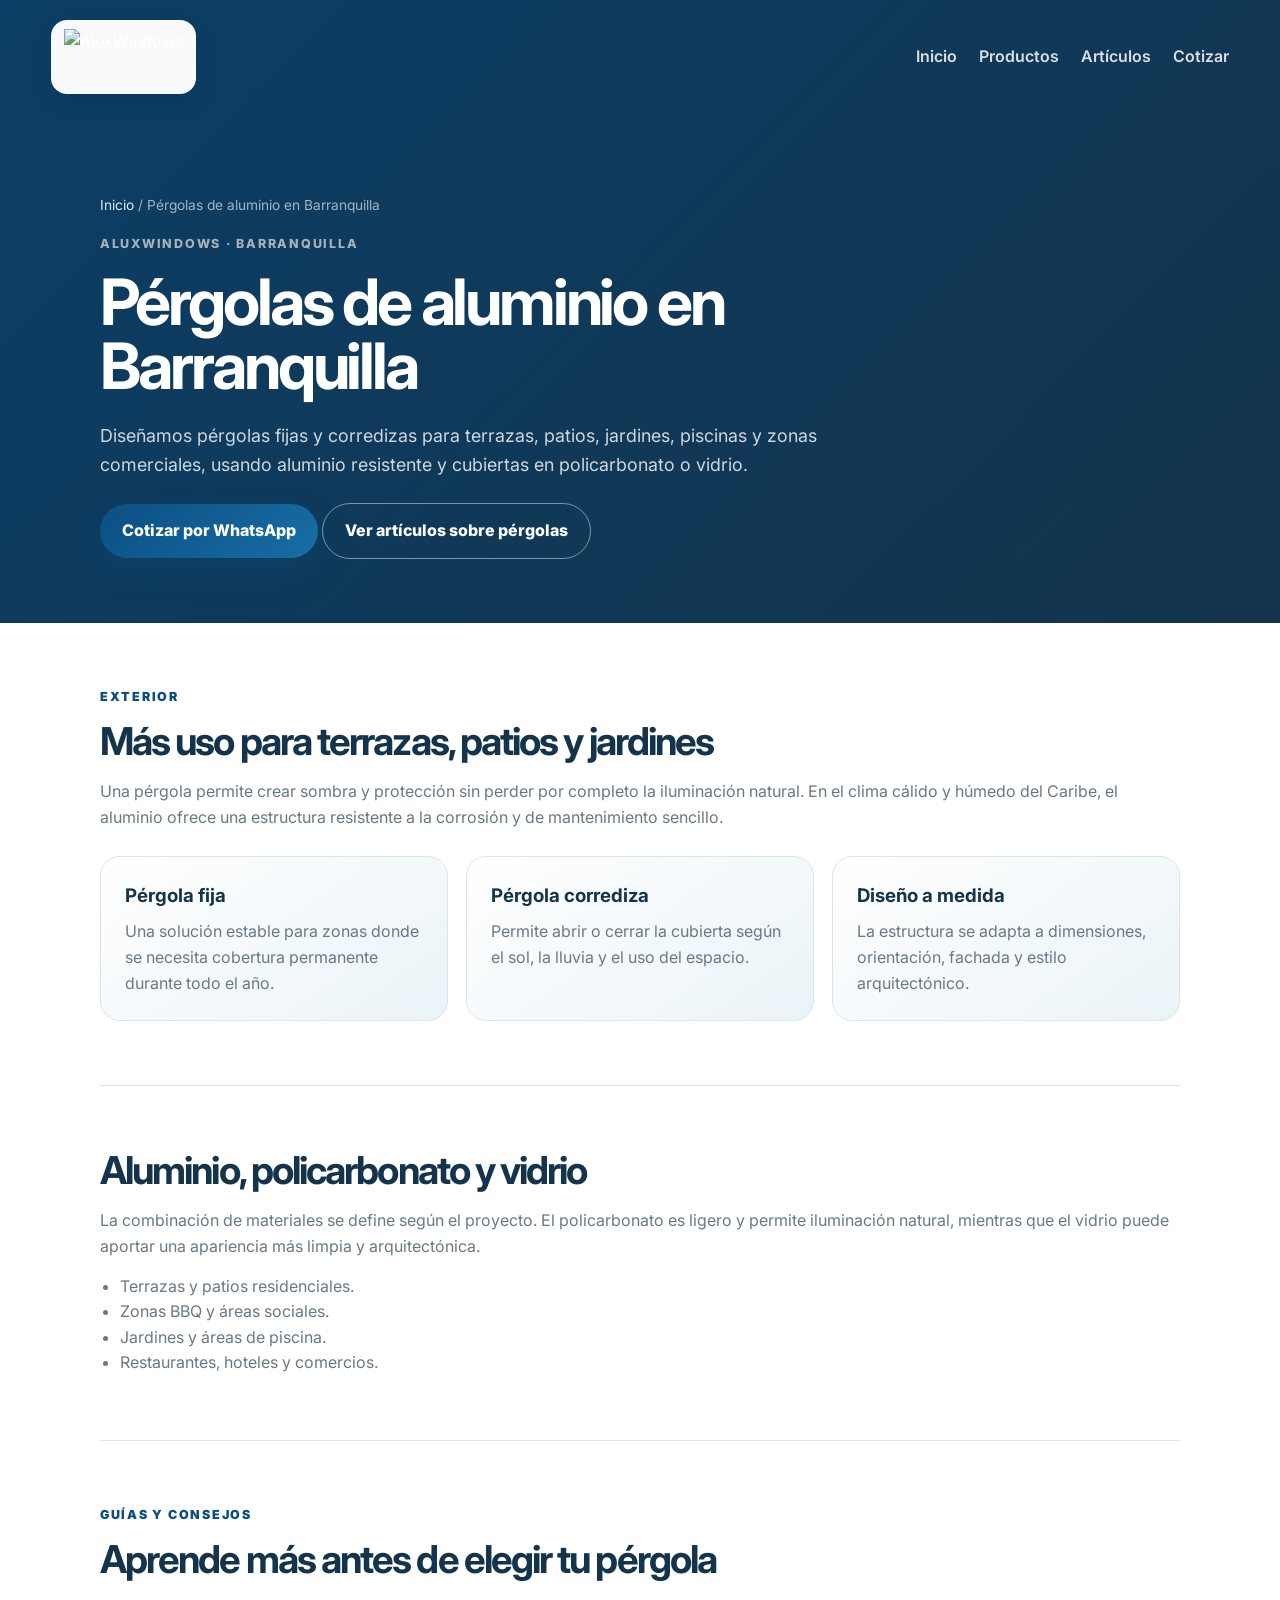
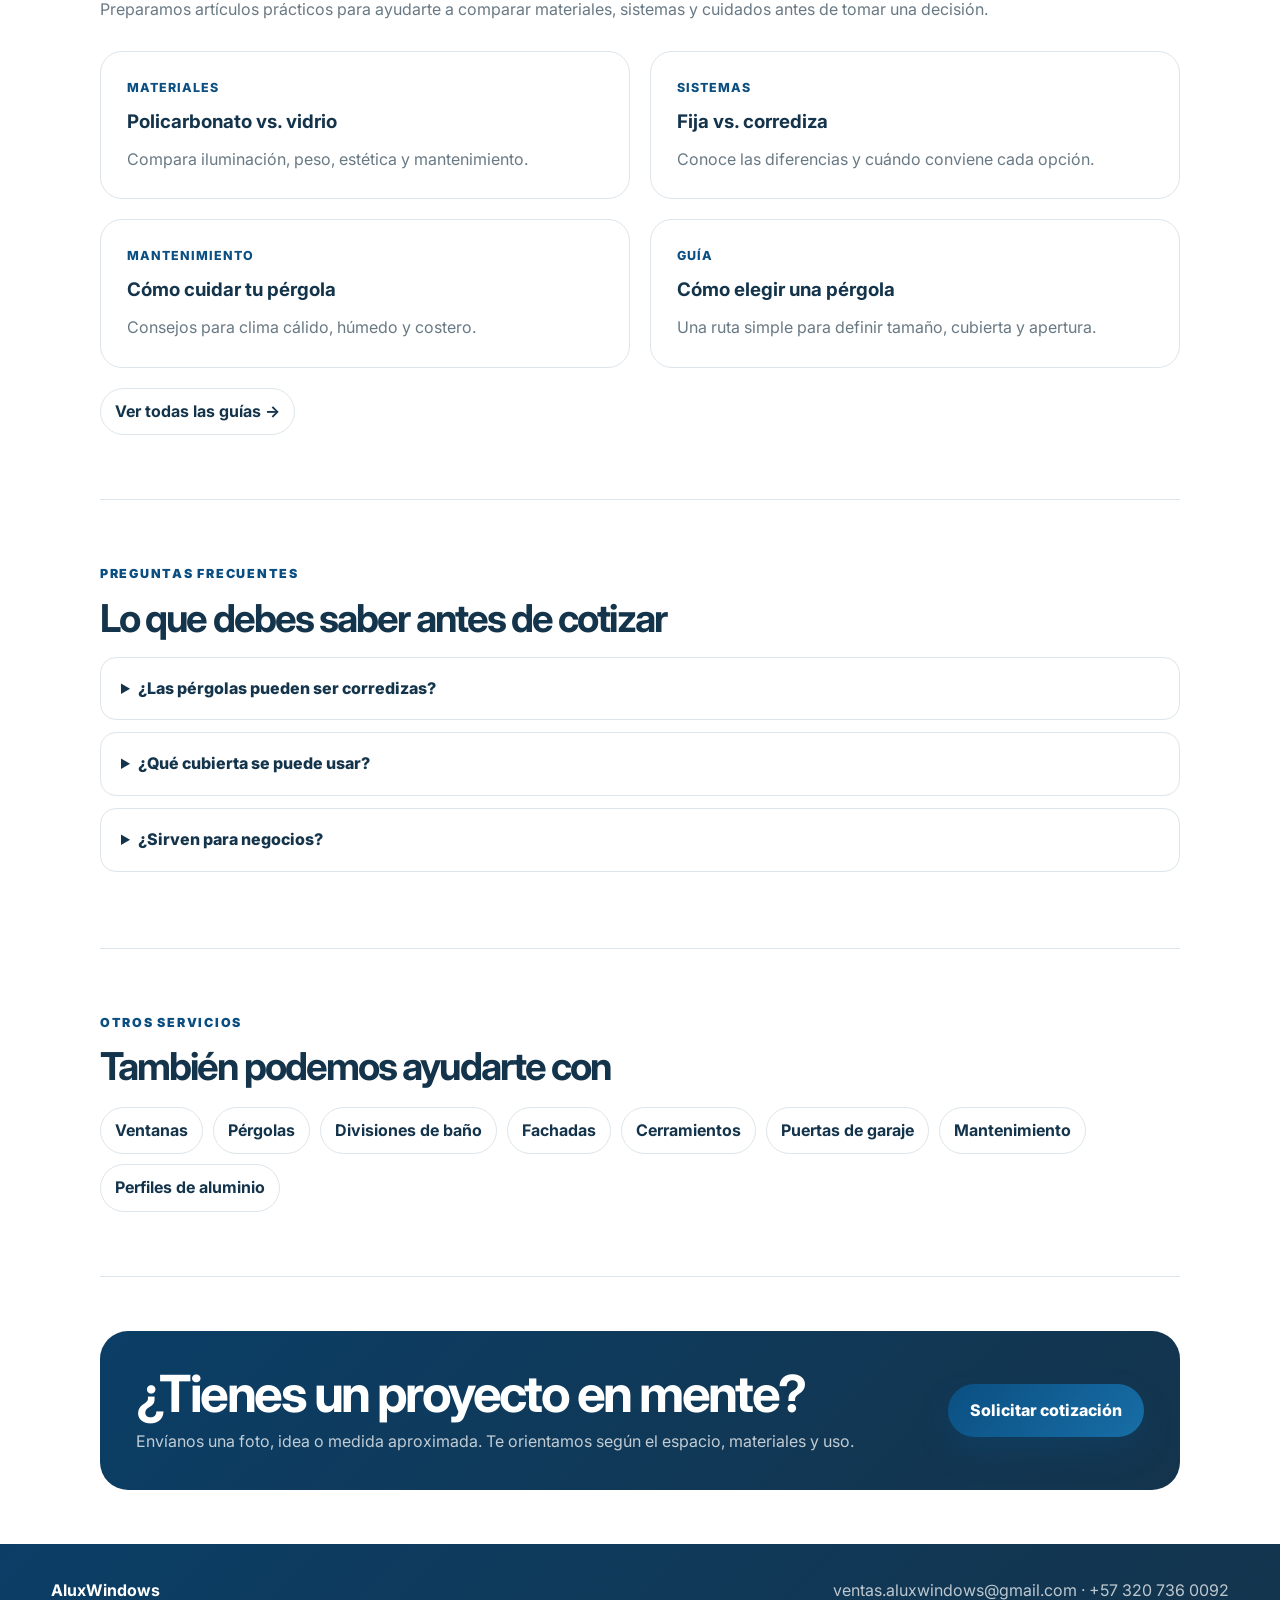
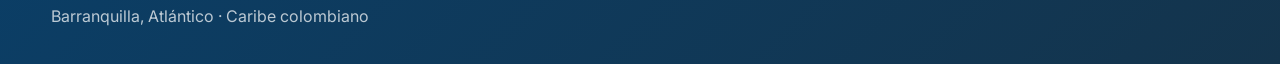
==== commit 8bfd7837: "Agrega acceso directo a artículos de pérgolas" ====
--- a/pergolas-aluminio-barranquilla.html
+++ b/pergolas-aluminio-barranquilla.html
@@ -1 +1 @@
-<!doctype html><html lang="es"><head><meta charset="utf-8"><meta name="viewport" content="width=device-width,initial-scale=1"><title>Pérgolas de aluminio en Barranquilla | AluxWindows</title><meta name="description" content="Pérgolas de aluminio con policarbonato o vidrio en Barranquilla. Diseños fijos y corredizos para terrazas, patios, jardines y negocios."><link rel="canonical" href="https://www.aluxwindows.com/pergolas-aluminio-barranquilla.html"><meta property="og:title" content="Pérgolas de aluminio en Barranquilla | AluxWindows"><meta property="og:description" content="Pérgolas de aluminio con policarbonato o vidrio en Barranquilla. Diseños fijos y corredizos para terrazas, patios, jardines y negocios."><meta property="og:type" content="website"><meta property="og:url" content="https://www.aluxwindows.com/pergolas-aluminio-barranquilla.html"><link rel="preconnect" href="https://fonts.googleapis.com"><link rel="preconnect" href="https://fonts.gstatic.com" crossorigin><link href="https://fonts.googleapis.com/css2?family=Inter:wght@400;500;600;700;800&display=swap" rel="stylesheet"><link rel="stylesheet" href="styles.css"><link rel="stylesheet" href="seo-pages.css"><script type="application/ld+json">{"@context":"https://schema.org","@type":"Service","name":"Pérgolas de aluminio en Barranquilla","provider":{"@type":"HomeAndConstructionBusiness","name":"AluxWindows","telephone":"+57 320 736 0092","email":"ventas.aluxwindows@gmail.com","address":{"@type":"PostalAddress","addressLocality":"Barranquilla","addressRegion":"Atlántico","addressCountry":"CO"}},"areaServed":"Barranquilla y Caribe colombiano","url":"https://www.aluxwindows.com/pergolas-aluminio-barranquilla.html"}</script><script type="application/ld+json">{"@context":"https://schema.org","@type":"FAQPage","mainEntity":[{"@type":"Question","name":"¿Las pérgolas pueden ser corredizas?","acceptedAnswer":{"@type":"Answer","text":"Sí. Podemos evaluar sistemas fijos o corredizos de acuerdo con el espacio y el nivel de apertura que deseas."}},{"@type":"Question","name":"¿Qué cubierta se puede usar?","acceptedAnswer":{"@type":"Answer","text":"Las opciones más comunes incluyen policarbonato y vidrio, elegidos según iluminación, estética y protección requerida."}},{"@type":"Question","name":"¿Sirven para negocios?","acceptedAnswer":{"@type":"Answer","text":"Sí. Son usadas en restaurantes, cafés, hoteles y otros espacios comerciales para aprovechar mejor áreas exteriores."}}]}</script></head><body class="seo-page"><header class="seo-header"><nav class="navbar"><a href="index.html" class="logo"><img src="https://www.aluxwindows.com/web/image/1000-c668fff7/logo%20nuevo.webp" alt="AluxWindows"></a><div class="seo-nav"><a href="index.html">Inicio</a><a href="index.html#productos">Productos</a><a href="index.html#proyectos">Proyectos</a><a href="index.html#contacto">Cotizar</a></div></nav><div class="seo-hero"><div class="breadcrumbs"><a href="index.html">Inicio</a> / Pérgolas de aluminio en Barranquilla</div><p class="eyebrow">AluxWindows · Barranquilla</p><h1>Pérgolas de aluminio en Barranquilla</h1><p>Diseñamos pérgolas fijas y corredizas para terrazas, patios, jardines, piscinas y zonas comerciales, usando aluminio resistente y cubiertas en policarbonato o vidrio.</p><a class="btn primary" href="https://wa.me/573207360092?text=Hola%20AluxWindows,%20quiero%20cotizar%20una%20p%C3%A9rgola" target="_blank" rel="noopener">Cotizar por WhatsApp</a></div></header><main class="seo-main"><section class="seo-section"><div class="section-label">Exterior</div><h2>Más uso para terrazas, patios y jardines</h2><p>Una pérgola permite crear sombra y protección sin perder por completo la iluminación natural. En el clima cálido y húmedo del Caribe, el aluminio ofrece una estructura resistente a la corrosión y de mantenimiento sencillo.</p><div class="seo-grid"><article class="seo-card"><h3>Pérgola fija</h3><p>Una solución estable para zonas donde se necesita cobertura permanente durante todo el año.</p></article><article class="seo-card"><h3>Pérgola corrediza</h3><p>Permite abrir o cerrar la cubierta según el sol, la lluvia y el uso del espacio.</p></article><article class="seo-card"><h3>Diseño a medida</h3><p>La estructura se adapta a dimensiones, orientación, fachada y estilo arquitectónico.</p></article></div></section><section class="seo-section"><h2>Aluminio, policarbonato y vidrio</h2><p>La combinación de materiales se define según el proyecto. El policarbonato es ligero y permite iluminación natural, mientras que el vidrio puede aportar una apariencia más limpia y arquitectónica.</p><ul><li>Terrazas y patios residenciales.</li><li>Zonas BBQ y áreas sociales.</li><li>Jardines y áreas de piscina.</li><li>Restaurantes, hoteles y comercios.</li></ul></section><section class="seo-section"><div class="section-label">Guías y consejos</div><h2>Aprende más antes de elegir tu pérgola</h2><p>Preparamos artículos prácticos para ayudarte a comparar materiales, sistemas y cuidados antes de tomar una decisión.</p><div class="article-index"><a class="article-card" href="pergola-policarbonato-vs-vidrio.html"><div class="kicker">Materiales</div><h3>Policarbonato vs. vidrio</h3><p>Compara iluminación, peso, estética y mantenimiento.</p></a><a class="article-card" href="pergola-fija-vs-corrediza.html"><div class="kicker">Sistemas</div><h3>Fija vs. corrediza</h3><p>Conoce las diferencias y cuándo conviene cada opción.</p></a><a class="article-card" href="mantenimiento-pergolas-aluminio-caribe.html"><div class="kicker">Mantenimiento</div><h3>Cómo cuidar tu pérgola</h3><p>Consejos para clima cálido, húmedo y costero.</p></a><a class="article-card" href="como-elegir-pergola-aluminio.html"><div class="kicker">Guía</div><h3>Cómo elegir una pérgola</h3><p>Una ruta simple para definir tamaño, cubierta y apertura.</p></a></div><div class="related"><a href="articulos-pergolas.html">Ver todas las guías →</a></div></section><section class="seo-section faq"><div class="section-label">Preguntas frecuentes</div><h2>Lo que debes saber antes de cotizar</h2><details><summary>¿Las pérgolas pueden ser corredizas?</summary><p>Sí. Podemos evaluar sistemas fijos o corredizos de acuerdo con el espacio y el nivel de apertura que deseas.</p></details><details><summary>¿Qué cubierta se puede usar?</summary><p>Las opciones más comunes incluyen policarbonato y vidrio, elegidos según iluminación, estética y protección requerida.</p></details><details><summary>¿Sirven para negocios?</summary><p>Sí. Son usadas en restaurantes, cafés, hoteles y otros espacios comerciales para aprovechar mejor áreas exteriores.</p></details></section><section class="seo-section"><div class="section-label">Otros servicios</div><h2>También podemos ayudarte con</h2><div class="related"><a href="ventanas-aluminio-barranquilla.html">Ventanas</a><a href="pergolas-aluminio-barranquilla.html">Pérgolas</a><a href="divisiones-bano-vidrio-templado-barranquilla.html">Divisiones de baño</a><a href="fachadas-vidrio-barranquilla.html">Fachadas</a><a href="cerramientos-aluminio-vidrio-barranquilla.html">Cerramientos</a><a href="puertas-garaje-barranquilla.html">Puertas de garaje</a><a href="mantenimiento-aluminio-vidrio-barranquilla.html">Mantenimiento</a><a href="perfiles-aluminio-barranquilla.html">Perfiles de aluminio</a></div></section><section class="seo-cta"><div><h2>¿Tienes un proyecto en mente?</h2><p>Envíanos una foto, idea o medida aproximada. Te orientamos según el espacio, materiales y uso.</p></div><a class="btn primary" href="https://wa.me/573207360092?text=Hola%20AluxWindows,%20quiero%20cotizar%20una%20p%C3%A9rgola" target="_blank" rel="noopener">Solicitar cotización</a></section></main><footer class="seo-footer"><div><strong>AluxWindows</strong><p>Barranquilla, Atlántico · Caribe colombiano</p></div><div><p>ventas.aluxwindows@gmail.com · +57 320 736 0092</p></div></footer></body></html>+<!doctype html><html lang="es"><head><meta charset="utf-8"><meta name="viewport" content="width=device-width,initial-scale=1"><title>Pérgolas de aluminio en Barranquilla | AluxWindows</title><meta name="description" content="Pérgolas de aluminio con policarbonato o vidrio en Barranquilla. Diseños fijos y corredizos para terrazas, patios, jardines y negocios."><link rel="canonical" href="https://www.aluxwindows.com/pergolas-aluminio-barranquilla.html"><meta property="og:title" content="Pérgolas de aluminio en Barranquilla | AluxWindows"><meta property="og:description" content="Pérgolas de aluminio con policarbonato o vidrio en Barranquilla. Diseños fijos y corredizos para terrazas, patios, jardines y negocios."><meta property="og:type" content="website"><meta property="og:url" content="https://www.aluxwindows.com/pergolas-aluminio-barranquilla.html"><link rel="preconnect" href="https://fonts.googleapis.com"><link rel="preconnect" href="https://fonts.gstatic.com" crossorigin><link href="https://fonts.googleapis.com/css2?family=Inter:wght@400;500;600;700;800&display=swap" rel="stylesheet"><link rel="stylesheet" href="styles.css"><link rel="stylesheet" href="seo-pages.css"><script type="application/ld+json">{"@context":"https://schema.org","@type":"Service","name":"Pérgolas de aluminio en Barranquilla","provider":{"@type":"HomeAndConstructionBusiness","name":"AluxWindows","telephone":"+57 320 736 0092","email":"ventas.aluxwindows@gmail.com","address":{"@type":"PostalAddress","addressLocality":"Barranquilla","addressRegion":"Atlántico","addressCountry":"CO"}},"areaServed":"Barranquilla y Caribe colombiano","url":"https://www.aluxwindows.com/pergolas-aluminio-barranquilla.html"}</script><script type="application/ld+json">{"@context":"https://schema.org","@type":"FAQPage","mainEntity":[{"@type":"Question","name":"¿Las pérgolas pueden ser corredizas?","acceptedAnswer":{"@type":"Answer","text":"Sí. Podemos evaluar sistemas fijos o corredizos de acuerdo con el espacio y el nivel de apertura que deseas."}},{"@type":"Question","name":"¿Qué cubierta se puede usar?","acceptedAnswer":{"@type":"Answer","text":"Las opciones más comunes incluyen policarbonato y vidrio, elegidos según iluminación, estética y protección requerida."}},{"@type":"Question","name":"¿Sirven para negocios?","acceptedAnswer":{"@type":"Answer","text":"Sí. Son usadas en restaurantes, cafés, hoteles y otros espacios comerciales para aprovechar mejor áreas exteriores."}}]}</script></head><body class="seo-page"><header class="seo-header"><nav class="navbar"><a href="index.html" class="logo"><img src="https://www.aluxwindows.com/web/image/1000-c668fff7/logo%20nuevo.webp" alt="AluxWindows"></a><div class="seo-nav"><a href="index.html">Inicio</a><a href="index.html#productos">Productos</a><a href="articulos-pergolas.html">Artículos</a><a href="index.html#contacto">Cotizar</a></div></nav><div class="seo-hero"><div class="breadcrumbs"><a href="index.html">Inicio</a> / Pérgolas de aluminio en Barranquilla</div><p class="eyebrow">AluxWindows · Barranquilla</p><h1>Pérgolas de aluminio en Barranquilla</h1><p>Diseñamos pérgolas fijas y corredizas para terrazas, patios, jardines, piscinas y zonas comerciales, usando aluminio resistente y cubiertas en policarbonato o vidrio.</p><a class="btn primary" href="https://wa.me/573207360092?text=Hola%20AluxWindows,%20quiero%20cotizar%20una%20p%C3%A9rgola" target="_blank" rel="noopener">Cotizar por WhatsApp</a> <a class="btn secondary" href="articulos-pergolas.html">Ver artículos sobre pérgolas</a></div></header><main class="seo-main"><section class="seo-section"><div class="section-label">Exterior</div><h2>Más uso para terrazas, patios y jardines</h2><p>Una pérgola permite crear sombra y protección sin perder por completo la iluminación natural. En el clima cálido y húmedo del Caribe, el aluminio ofrece una estructura resistente a la corrosión y de mantenimiento sencillo.</p><div class="seo-grid"><article class="seo-card"><h3>Pérgola fija</h3><p>Una solución estable para zonas donde se necesita cobertura permanente durante todo el año.</p></article><article class="seo-card"><h3>Pérgola corrediza</h3><p>Permite abrir o cerrar la cubierta según el sol, la lluvia y el uso del espacio.</p></article><article class="seo-card"><h3>Diseño a medida</h3><p>La estructura se adapta a dimensiones, orientación, fachada y estilo arquitectónico.</p></article></div></section><section class="seo-section"><h2>Aluminio, policarbonato y vidrio</h2><p>La combinación de materiales se define según el proyecto. El policarbonato es ligero y permite iluminación natural, mientras que el vidrio puede aportar una apariencia más limpia y arquitectónica.</p><ul><li>Terrazas y patios residenciales.</li><li>Zonas BBQ y áreas sociales.</li><li>Jardines y áreas de piscina.</li><li>Restaurantes, hoteles y comercios.</li></ul></section><section class="seo-section"><div class="section-label">Guías y consejos</div><h2>Aprende más antes de elegir tu pérgola</h2><p>Preparamos artículos prácticos para ayudarte a comparar materiales, sistemas y cuidados antes de tomar una decisión.</p><div class="article-index"><a class="article-card" href="pergola-policarbonato-vs-vidrio.html"><div class="kicker">Materiales</div><h3>Policarbonato vs. vidrio</h3><p>Compara iluminación, peso, estética y mantenimiento.</p></a><a class="article-card" href="pergola-fija-vs-corrediza.html"><div class="kicker">Sistemas</div><h3>Fija vs. corrediza</h3><p>Conoce las diferencias y cuándo conviene cada opción.</p></a><a class="article-card" href="mantenimiento-pergolas-aluminio-caribe.html"><div class="kicker">Mantenimiento</div><h3>Cómo cuidar tu pérgola</h3><p>Consejos para clima cálido, húmedo y costero.</p></a><a class="article-card" href="como-elegir-pergola-aluminio.html"><div class="kicker">Guía</div><h3>Cómo elegir una pérgola</h3><p>Una ruta simple para definir tamaño, cubierta y apertura.</p></a></div><div class="related"><a href="articulos-pergolas.html">Ver todas las guías →</a></div></section><section class="seo-section faq"><div class="section-label">Preguntas frecuentes</div><h2>Lo que debes saber antes de cotizar</h2><details><summary>¿Las pérgolas pueden ser corredizas?</summary><p>Sí. Podemos evaluar sistemas fijos o corredizos de acuerdo con el espacio y el nivel de apertura que deseas.</p></details><details><summary>¿Qué cubierta se puede usar?</summary><p>Las opciones más comunes incluyen policarbonato y vidrio, elegidos según iluminación, estética y protección requerida.</p></details><details><summary>¿Sirven para negocios?</summary><p>Sí. Son usadas en restaurantes, cafés, hoteles y otros espacios comerciales para aprovechar mejor áreas exteriores.</p></details></section><section class="seo-section"><div class="section-label">Otros servicios</div><h2>También podemos ayudarte con</h2><div class="related"><a href="ventanas-aluminio-barranquilla.html">Ventanas</a><a href="pergolas-aluminio-barranquilla.html">Pérgolas</a><a href="divisiones-bano-vidrio-templado-barranquilla.html">Divisiones de baño</a><a href="fachadas-vidrio-barranquilla.html">Fachadas</a><a href="cerramientos-aluminio-vidrio-barranquilla.html">Cerramientos</a><a href="puertas-garaje-barranquilla.html">Puertas de garaje</a><a href="mantenimiento-aluminio-vidrio-barranquilla.html">Mantenimiento</a><a href="perfiles-aluminio-barranquilla.html">Perfiles de aluminio</a></div></section><section class="seo-cta"><div><h2>¿Tienes un proyecto en mente?</h2><p>Envíanos una foto, idea o medida aproximada. Te orientamos según el espacio, materiales y uso.</p></div><a class="btn primary" href="https://wa.me/573207360092?text=Hola%20AluxWindows,%20quiero%20cotizar%20una%20p%C3%A9rgola" target="_blank" rel="noopener">Solicitar cotización</a></section></main><footer class="seo-footer"><div><strong>AluxWindows</strong><p>Barranquilla, Atlántico · Caribe colombiano</p></div><div><p>ventas.aluxwindows@gmail.com · +57 320 736 0092</p></div></footer></body></html>
